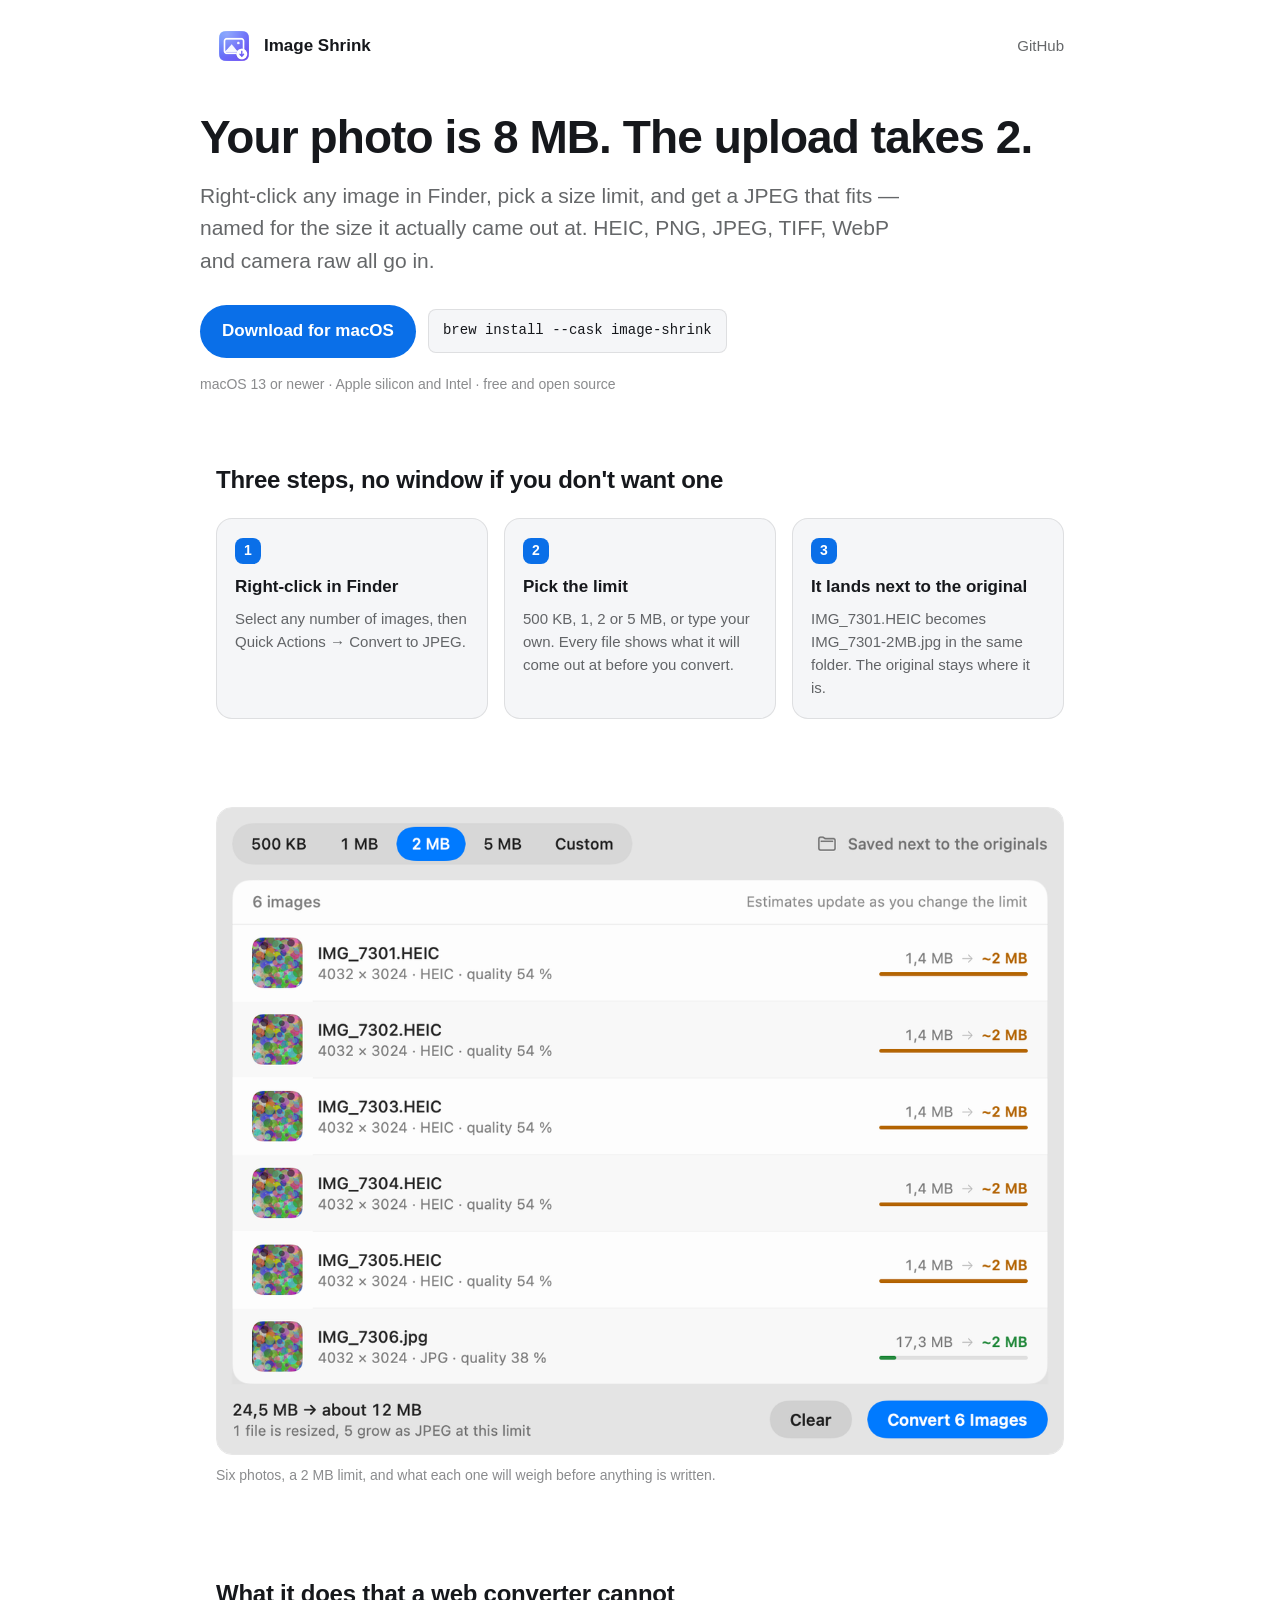
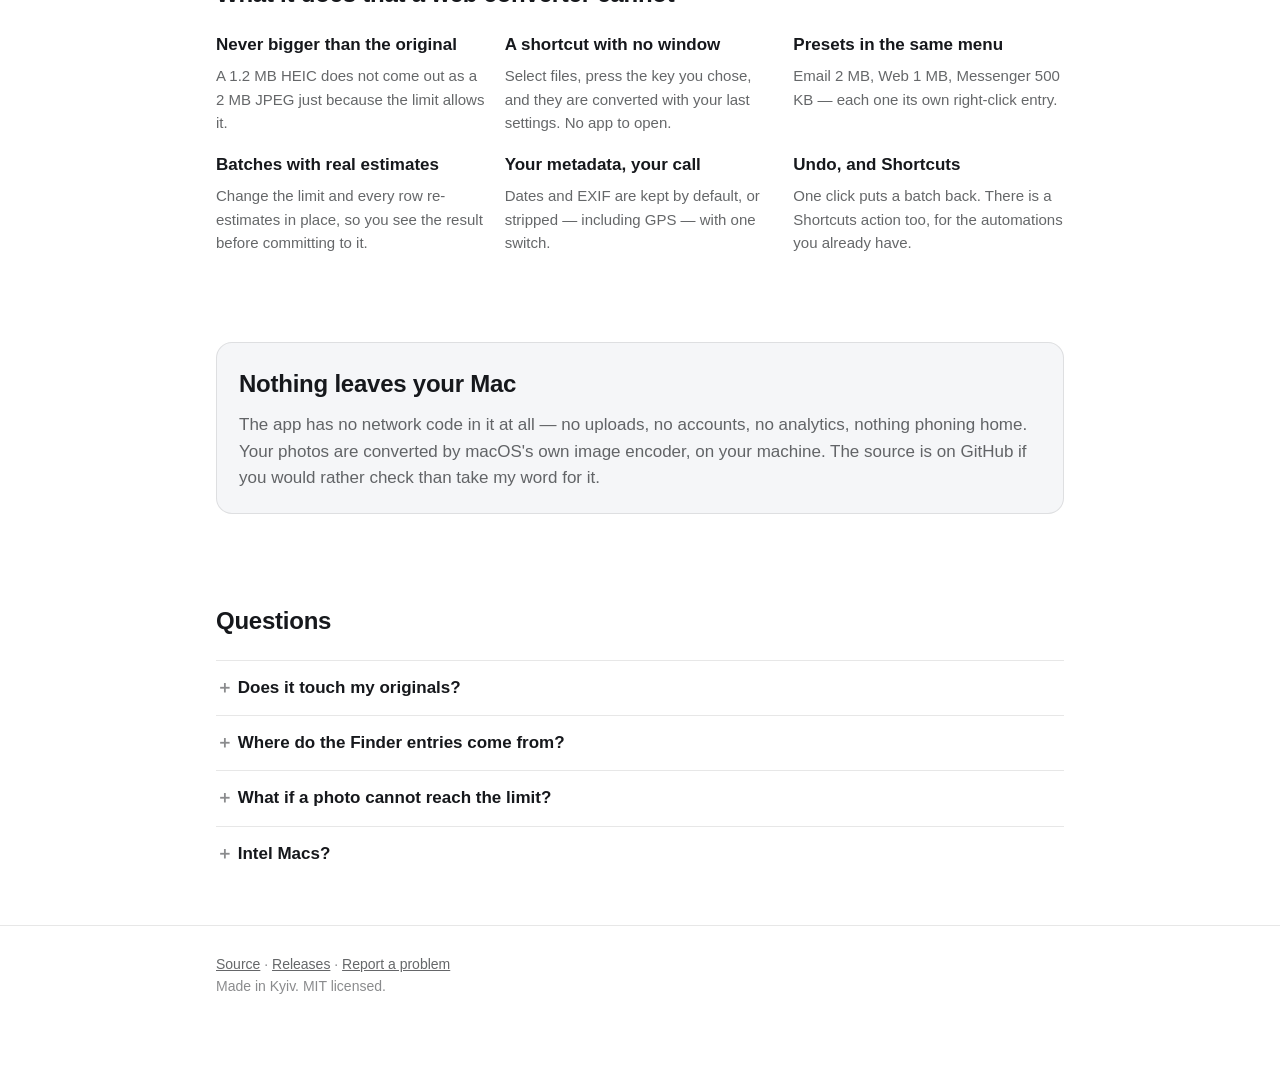
==== site/index.html @ 659ca801 "feat: the app ships itself — own Finder actions, universal build, DMG, landing page The release bloc" ====
<!DOCTYPE html>
<html lang="en">
<head>
<meta charset="utf-8">
<meta name="viewport" content="width=device-width, initial-scale=1">
<title>Image Shrink — a JPEG under your size limit, from Finder</title>
<meta name="description" content="Right-click a photo in Finder on your Mac and get a JPEG under the size limit you pick — 500 KB, 1 MB, 2 MB or your own. HEIC, PNG, JPEG, TIFF and raw. Free, open source, and nothing leaves your Mac.">
<link rel="canonical" href="https://mshykov.github.io/image-shrink/">

<link rel="icon" type="image/svg+xml" href="favicon.svg">
<link rel="alternate icon" href="favicon.ico">
<link rel="apple-touch-icon" href="logo.png">
<meta name="apple-mobile-web-app-title" content="Image Shrink">
<meta name="theme-color" content="#5A94FF">
<link rel="manifest" href="manifest.json">

<meta property="og:type" content="website">
<meta property="og:title" content="Image Shrink — a JPEG under your size limit, from Finder">
<meta property="og:description" content="Right-click a photo in Finder, pick a limit, get a JPEG that fits. Nothing leaves your Mac.">
<meta property="og:url" content="https://mshykov.github.io/image-shrink/">
<meta property="og:image" content="https://mshykov.github.io/image-shrink/og.png">
<meta name="twitter:card" content="summary_large_image">

<script type="application/ld+json">
{
  "@context": "https://schema.org",
  "@type": "SoftwareApplication",
  "name": "Image Shrink",
  "applicationCategory": "MultimediaApplication",
  "operatingSystem": "macOS 13 or newer",
  "offers": { "@type": "Offer", "price": "0", "priceCurrency": "USD" },
  "description": "Converts HEIC, PNG, JPEG and other images to a JPEG under a size limit you pick, from Finder's right-click menu."
}
</script>

<style>
:root {
  color-scheme: light dark;
  --bg: #ffffff;
  --panel: #f5f6f8;
  --text: #16181c;
  --dim: rgba(22, 24, 28, 0.66);
  --faint: rgba(22, 24, 28, 0.5);
  --line: rgba(22, 24, 28, 0.1);
  --accent: #0a6fe8;
  --accent-text: #ffffff;
  --radius: 16px;
}
@media (prefers-color-scheme: dark) {
  :root:not([data-theme="light"]) {
    --bg: #0f1113;
    --panel: #17191d;
    --text: #f2f3f5;
    --dim: rgba(242, 243, 245, 0.68);
    --faint: rgba(242, 243, 245, 0.52);
    --line: rgba(255, 255, 255, 0.1);
    --accent: #3c8dff;
  }
}
:root[data-theme="dark"] {
  --bg: #0f1113;
  --panel: #17191d;
  --text: #f2f3f5;
  --dim: rgba(242, 243, 245, 0.68);
  --faint: rgba(242, 243, 245, 0.52);
  --line: rgba(255, 255, 255, 0.1);
  --accent: #3c8dff;
}

* { box-sizing: border-box; }
body {
  margin: 0;
  background: var(--bg);
  color: var(--text);
  font: 17px/1.55 -apple-system, BlinkMacSystemFont, "Segoe UI", Roboto, Helvetica, Arial, sans-serif;
  -webkit-font-smoothing: antialiased;
}
.wrap { max-width: 880px; margin: 0 auto; padding: 0 16px; }
a { color: var(--accent); }

header { padding: 28px 0 8px; }
header .wrap { display: flex; align-items: center; gap: 12px; }
header img { width: 36px; height: 36px; border-radius: 9px; }
header strong { font-size: 17px; font-weight: 600; }
header nav { margin-left: auto; font-size: 15px; }
header nav a { color: var(--dim); text-decoration: none; }
header nav a:hover { color: var(--text); }

.hero { padding: 40px 0 8px; }
h1 { font-size: clamp(30px, 6vw, 46px); line-height: 1.12; letter-spacing: -0.02em; margin: 0 0 16px; }
.lead { font-size: clamp(18px, 2.6vw, 21px); color: var(--dim); margin: 0 0 28px; max-width: 34em; }
.actions { display: flex; flex-wrap: wrap; gap: 12px; align-items: center; }
.button {
  display: inline-block; background: var(--accent); color: var(--accent-text);
  text-decoration: none; font-weight: 600; padding: 13px 22px; border-radius: 999px;
}
.button:hover { filter: brightness(1.08); }
.button.secondary { background: transparent; color: var(--text); border: 1px solid var(--line); }
code.brew {
  display: inline-block; background: var(--panel); border: 1px solid var(--line);
  border-radius: 8px; padding: 10px 14px; font-size: 14px;
  font-family: ui-monospace, SFMono-Regular, Menlo, monospace;
}
.requirements { color: var(--faint); font-size: 14px; margin-top: 16px; }

section { padding: 44px 0; }
h2 { font-size: 24px; letter-spacing: -0.01em; margin: 0 0 20px; }
h3 { font-size: 17px; margin: 0 0 6px; }
p { margin: 0 0 14px; }
.muted { color: var(--dim); }

.steps { display: grid; gap: 16px; grid-template-columns: repeat(auto-fit, minmax(220px, 1fr)); }
.step { background: var(--panel); border: 1px solid var(--line); border-radius: var(--radius); padding: 18px; }
.step span { display: inline-flex; align-items: center; justify-content: center; width: 26px; height: 26px;
  border-radius: 8px; background: var(--accent); color: var(--accent-text); font-size: 14px;
  font-weight: 600; margin-bottom: 10px; }
.step p { margin: 0; color: var(--dim); font-size: 15px; }

figure { margin: 0; }
figure img { width: 100%; height: auto; border-radius: var(--radius); border: 1px solid var(--line); display: block; }
figcaption { color: var(--faint); font-size: 14px; margin-top: 10px; }

.features { display: grid; gap: 18px; grid-template-columns: repeat(auto-fit, minmax(250px, 1fr)); }
.features p { color: var(--dim); font-size: 15px; margin: 0; }

.privacy { background: var(--panel); border: 1px solid var(--line); border-radius: var(--radius); padding: 22px; }
.privacy h2 { margin-bottom: 10px; }
.privacy p:last-child { margin-bottom: 0; }

details { border-top: 1px solid var(--line); padding: 14px 0; }
details summary { cursor: pointer; font-weight: 600; list-style: none; }
details summary::-webkit-details-marker { display: none; }
details summary::before { content: "＋ "; color: var(--faint); }
details[open] summary::before { content: "－ "; }
details p { color: var(--dim); font-size: 15px; margin: 10px 0 0; }

footer { border-top: 1px solid var(--line); padding: 28px 0 56px; color: var(--faint); font-size: 14px; }
footer a { color: var(--dim); }
</style>
</head>
<body>

<header>
  <div class="wrap">
    <img src="logo.png" alt="">
    <strong>Image Shrink</strong>
    <nav><a href="https://github.com/mshykov/image-shrink">GitHub</a></nav>
  </div>
</header>

<main>
  <div class="wrap hero">
    <h1>Your photo is 8&nbsp;MB. The upload takes 2.</h1>
    <p class="lead">
      Right-click any image in Finder, pick a size limit, and get a JPEG that fits — named for the
      size it actually came out at. HEIC, PNG, JPEG, TIFF, WebP and camera raw all go in.
    </p>
    <div class="actions">
      <a class="button" href="https://github.com/mshykov/image-shrink/releases/latest">Download for macOS</a>
      <code class="brew">brew install --cask image-shrink</code>
    </div>
    <p class="requirements">macOS 13 or newer · Apple silicon and Intel · free and open source</p>
  </div>

  <div class="wrap">
    <section>
      <h2>Three steps, no window if you don't want one</h2>
      <div class="steps">
        <div class="step">
          <span>1</span>
          <h3>Right-click in Finder</h3>
          <p>Select any number of images, then Quick Actions → Convert to JPEG.</p>
        </div>
        <div class="step">
          <span>2</span>
          <h3>Pick the limit</h3>
          <p>500 KB, 1, 2 or 5 MB, or type your own. Every file shows what it will come out at before you convert.</p>
        </div>
        <div class="step">
          <span>3</span>
          <h3>It lands next to the original</h3>
          <p>IMG_7301.HEIC becomes IMG_7301-2MB.jpg in the same folder. The original stays where it is.</p>
        </div>
      </div>
    </section>

    <section>
      <figure>
        <picture>
          <source srcset="shot-dark.png" media="(prefers-color-scheme: dark)">
          <img src="shot-light.png" alt="The Image Shrink window: a size-limit picker, a list of images, and the size each one will come out at.">
        </picture>
        <figcaption>Six photos, a 2 MB limit, and what each one will weigh before anything is written.</figcaption>
      </figure>
    </section>

    <section>
      <h2>What it does that a web converter cannot</h2>
      <div class="features">
        <div>
          <h3>Never bigger than the original</h3>
          <p>A 1.2 MB HEIC does not come out as a 2 MB JPEG just because the limit allows it.</p>
        </div>
        <div>
          <h3>A shortcut with no window</h3>
          <p>Select files, press the key you chose, and they are converted with your last settings. No app to open.</p>
        </div>
        <div>
          <h3>Presets in the same menu</h3>
          <p>Email 2 MB, Web 1 MB, Messenger 500 KB — each one its own right-click entry.</p>
        </div>
        <div>
          <h3>Batches with real estimates</h3>
          <p>Change the limit and every row re-estimates in place, so you see the result before committing to it.</p>
        </div>
        <div>
          <h3>Your metadata, your call</h3>
          <p>Dates and EXIF are kept by default, or stripped — including GPS — with one switch.</p>
        </div>
        <div>
          <h3>Undo, and Shortcuts</h3>
          <p>One click puts a batch back. There is a Shortcuts action too, for the automations you already have.</p>
        </div>
      </div>
    </section>

    <section>
      <div class="privacy">
        <h2>Nothing leaves your Mac</h2>
        <p class="muted">
          The app has no network code in it at all — no uploads, no accounts, no analytics, nothing
          phoning home. Your photos are converted by macOS's own image encoder, on your machine.
          The source is on GitHub if you would rather check than take my word for it.
        </p>
      </div>
    </section>

    <section>
      <h2>Questions</h2>
      <details>
        <summary>Does it touch my originals?</summary>
        <p>No. The converted copy is written next to the original, and the original is left alone
        unless you switch on "Move originals to Trash" yourself.</p>
      </details>
      <details>
        <summary>Where do the Finder entries come from?</summary>
        <p>The app installs them the first time you open it, and you can put them back or take them
        away from its menu at any time. Removing the app removes them with it.</p>
      </details>
      <details>
        <summary>What if a photo cannot reach the limit?</summary>
        <p>It scales the image down rather than turning it to mush, and tells you which files were
        resized. A file already under the limit is left as it is.</p>
      </details>
      <details>
        <summary>Intel Macs?</summary>
        <p>Yes — the download is a universal build, and works on macOS 13 and newer.</p>
      </details>
    </section>
  </div>
</main>

<footer>
  <div class="wrap">
    <a href="https://github.com/mshykov/image-shrink">Source</a> ·
    <a href="https://github.com/mshykov/image-shrink/releases">Releases</a> ·
    <a href="https://github.com/mshykov/image-shrink/issues">Report a problem</a>
    <!-- Add a support email here before launch; an issue tracker alone puts off non-developers. -->
    <p>Made in Kyiv. MIT licensed.</p>
  </div>
</footer>

</body>
</html>
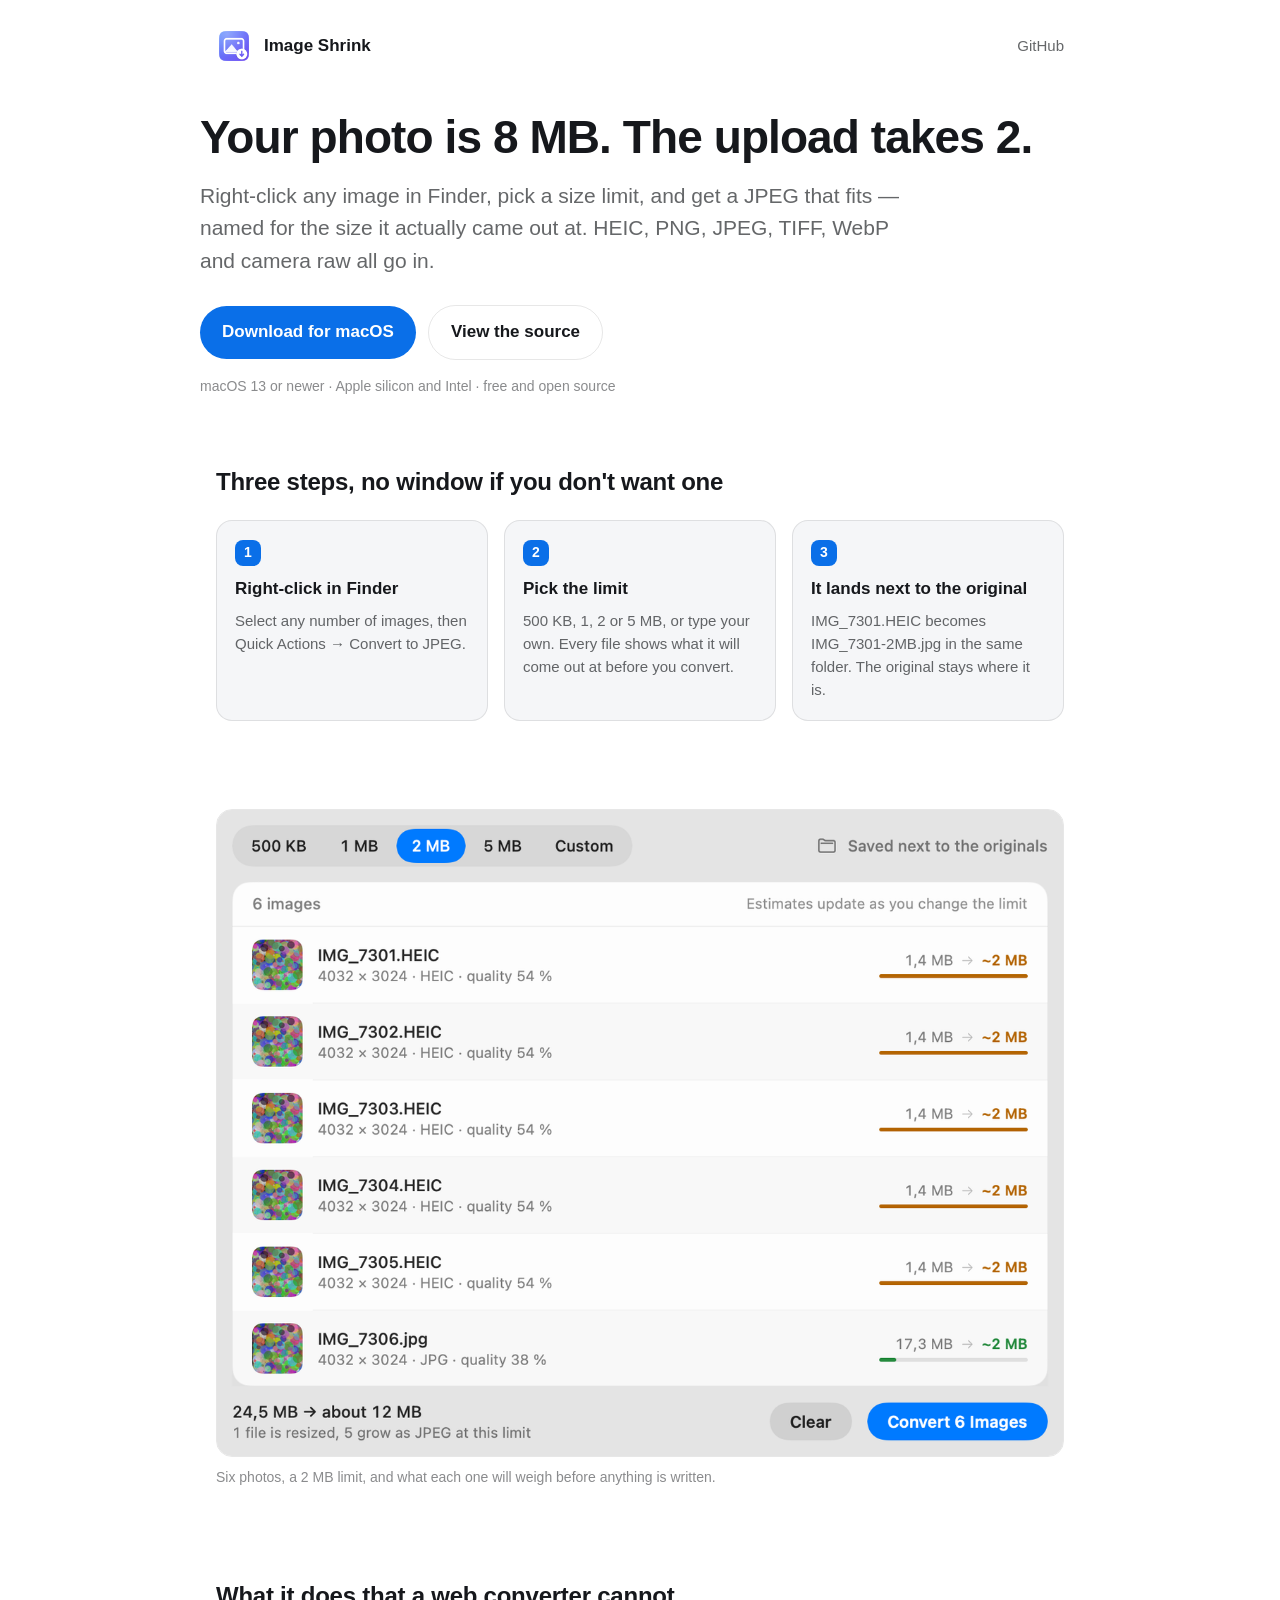
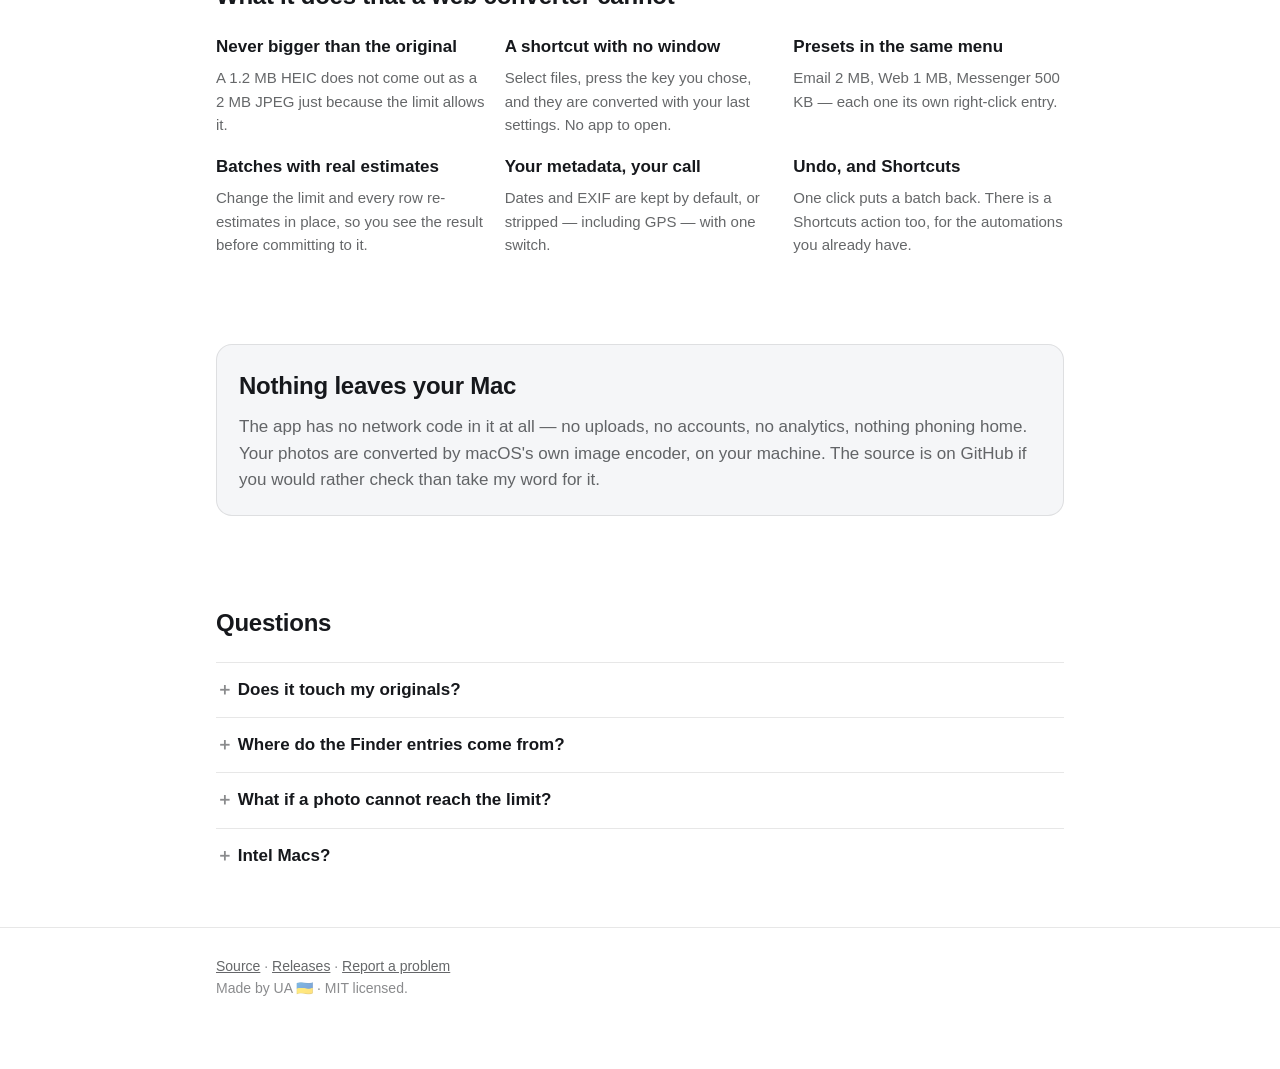
==== commit ebff845b: "docs: a README with a face, and the footer says who made it The logo, the badges, the screenshot tha" ====
--- a/site/index.html
+++ b/site/index.html
@@ -157,7 +157,7 @@
     </p>
     <div class="actions">
       <a class="button" href="https://github.com/mshykov/image-shrink/releases/latest">Download for macOS</a>
-      <code class="brew">brew install --cask image-shrink</code>
+      <a class="button secondary" href="https://github.com/mshykov/image-shrink">View the source</a>
     </div>
     <p class="requirements">macOS 13 or newer · Apple silicon and Intel · free and open source</p>
   </div>
@@ -266,7 +266,7 @@
     <a href="https://github.com/mshykov/image-shrink/releases">Releases</a> ·
     <a href="https://github.com/mshykov/image-shrink/issues">Report a problem</a>
     <!-- Add a support email here before launch; an issue tracker alone puts off non-developers. -->
-    <p>Made in Kyiv. MIT licensed.</p>
+    <p>Made by UA <span aria-label="Ukraine" role="img">🇺🇦</span> · MIT licensed.</p>
   </div>
 </footer>
 
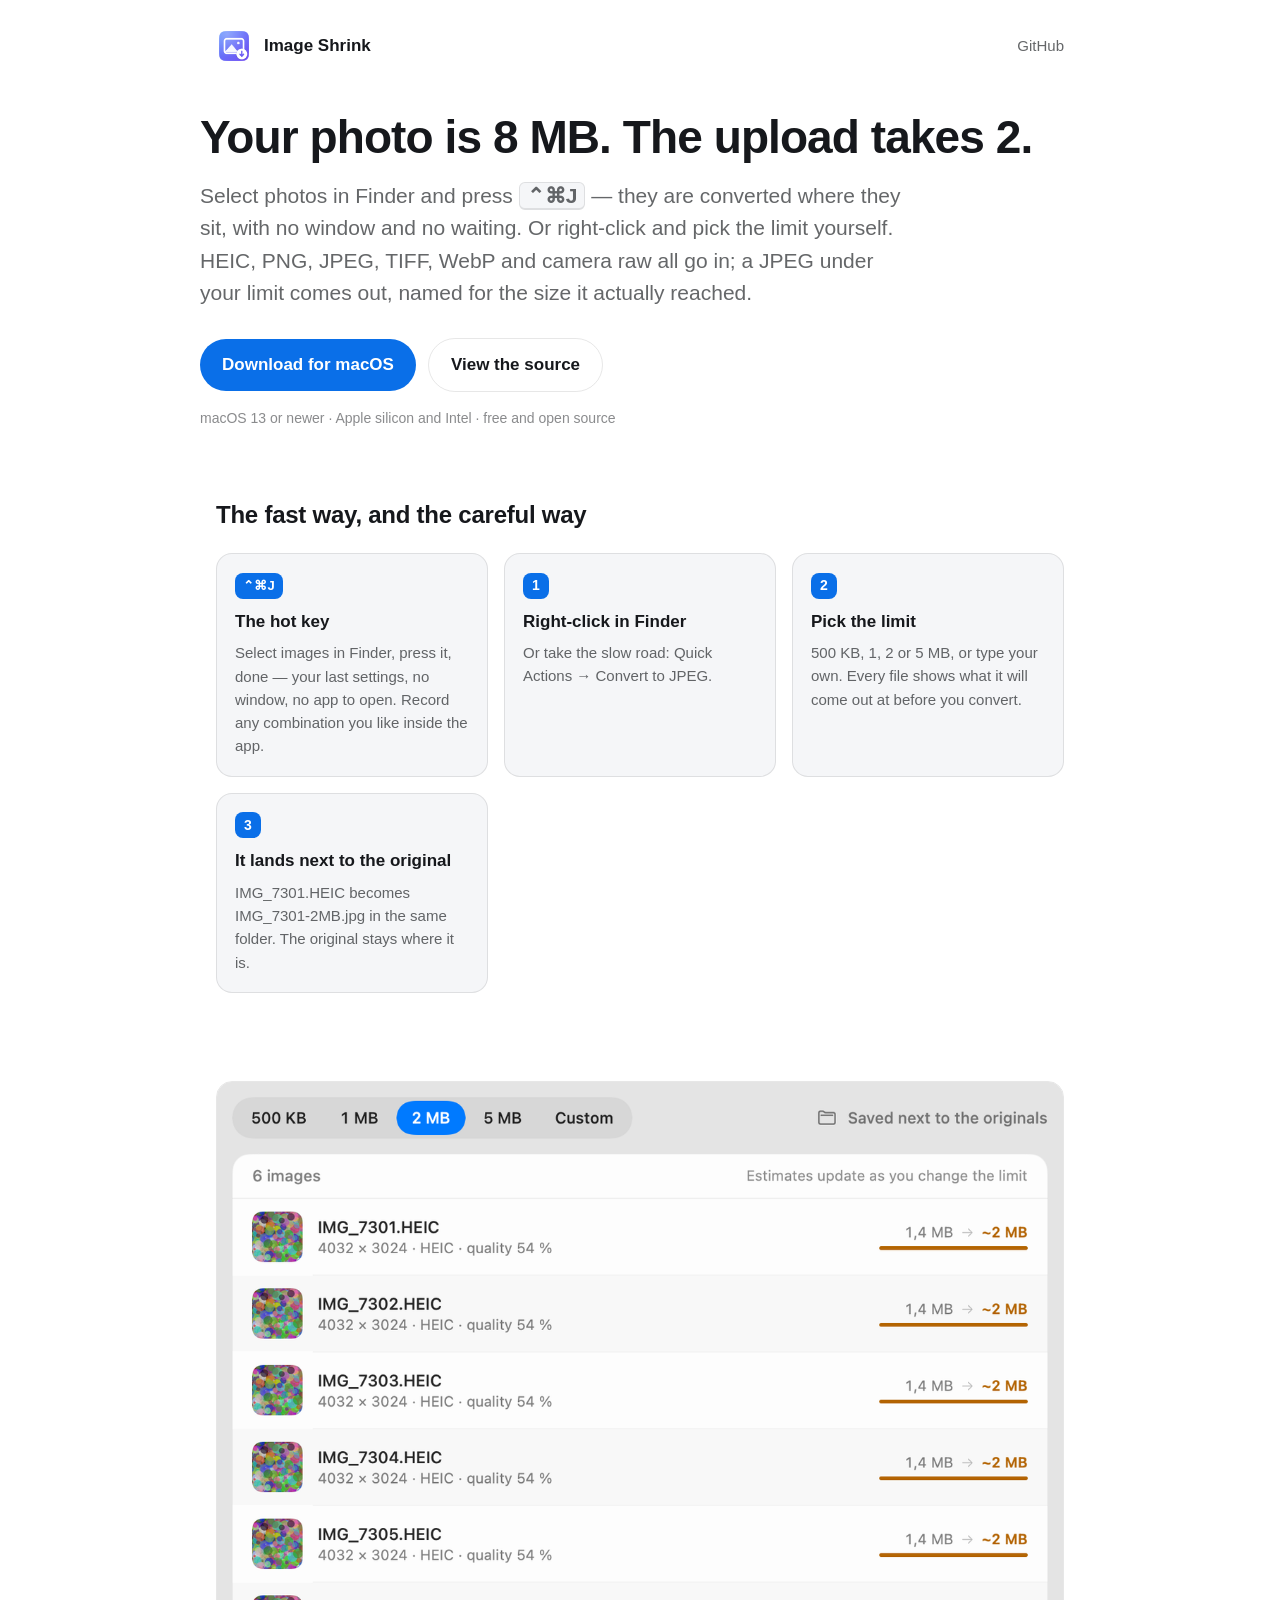
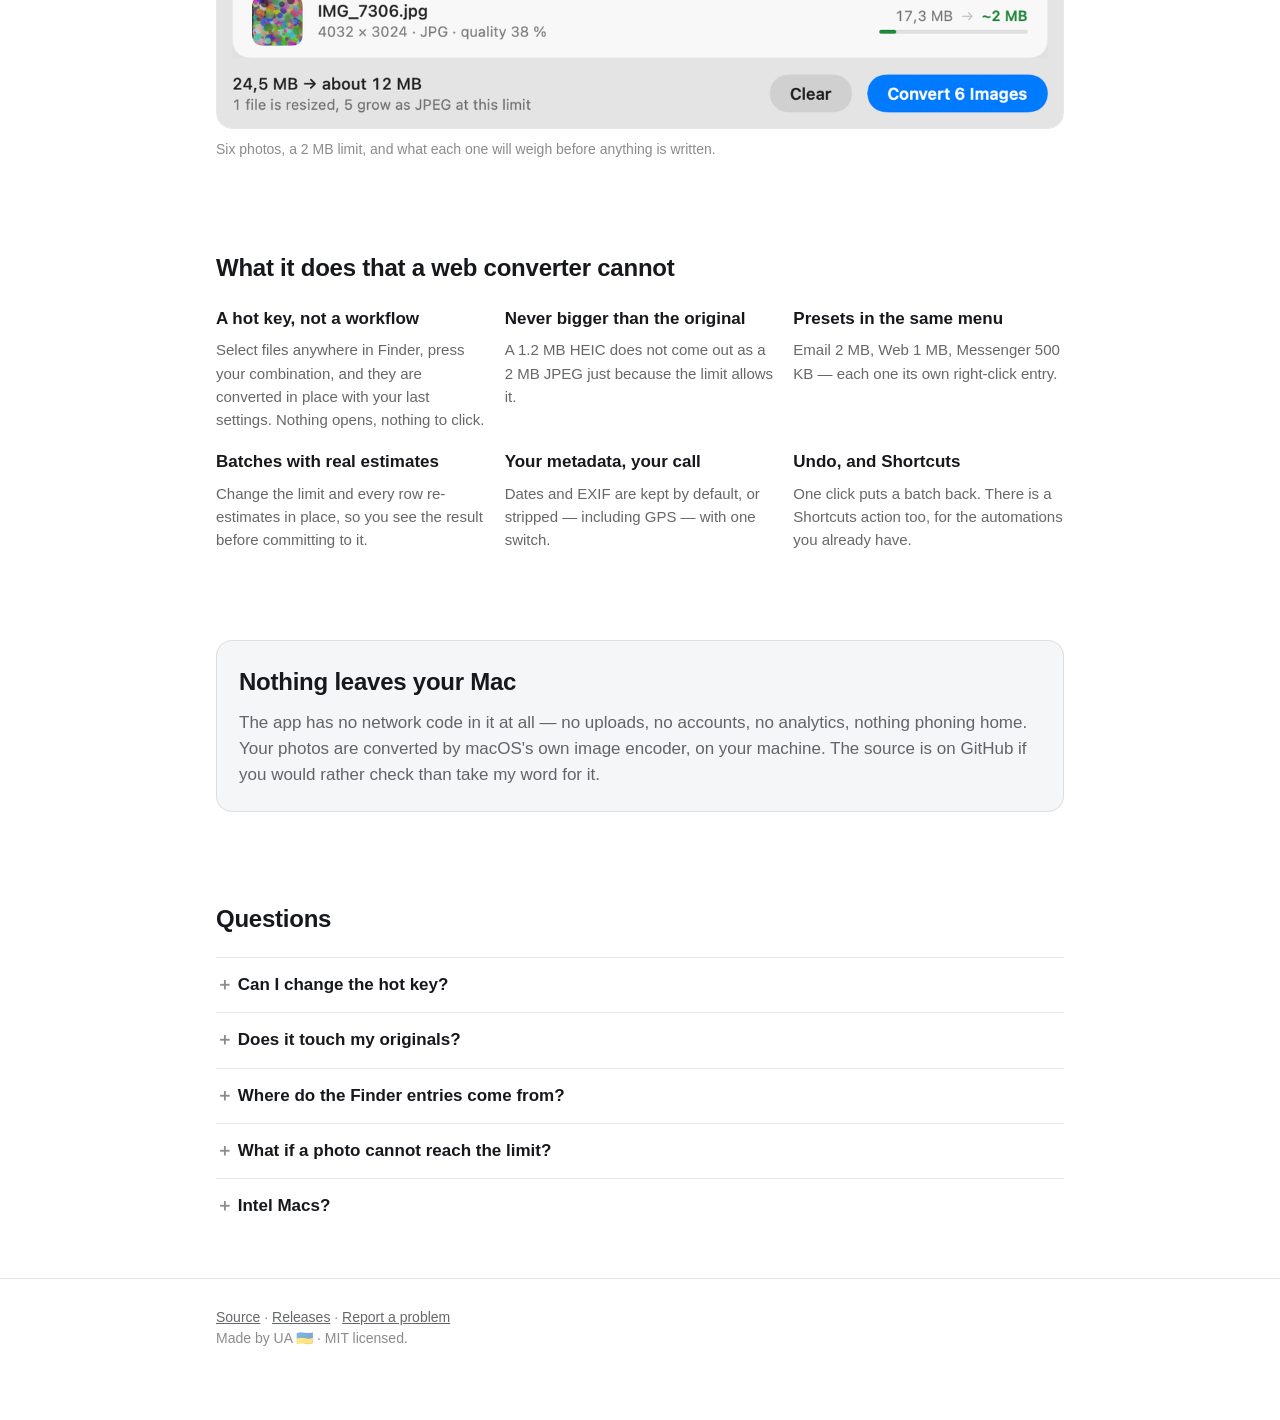
==== commit 5ce17364: "docs: the hot key goes first, everywhere It is the thing no web converter can offer: files converted" ====
--- a/site/index.html
+++ b/site/index.html
@@ -3,8 +3,8 @@
 <head>
 <meta charset="utf-8">
 <meta name="viewport" content="width=device-width, initial-scale=1">
-<title>Image Shrink — a JPEG under your size limit, from Finder</title>
-<meta name="description" content="Right-click a photo in Finder on your Mac and get a JPEG under the size limit you pick — 500 KB, 1 MB, 2 MB or your own. HEIC, PNG, JPEG, TIFF and raw. Free, open source, and nothing leaves your Mac.">
+<title>Image Shrink — a hot key away from a JPEG under your size limit</title>
+<meta name="description" content="Press a hot key, or right-click in Finder, and get a JPEG under the size limit you pick — 500 KB, 1 MB, 2 MB or your own. HEIC, PNG, JPEG, TIFF and raw, converted on your Mac. Free, open source, nothing uploaded.">
 <link rel="canonical" href="https://mshykov.github.io/image-shrink/">
 
 <link rel="icon" type="image/svg+xml" href="favicon.svg">
@@ -15,8 +15,8 @@
 <link rel="manifest" href="manifest.json">
 
 <meta property="og:type" content="website">
-<meta property="og:title" content="Image Shrink — a JPEG under your size limit, from Finder">
-<meta property="og:description" content="Right-click a photo in Finder, pick a limit, get a JPEG that fits. Nothing leaves your Mac.">
+<meta property="og:title" content="Image Shrink — a hot key away from a JPEG under your size limit">
+<meta property="og:description" content="Press ⌃⌘J on a Finder selection, or right-click and pick a limit. Nothing leaves your Mac.">
 <meta property="og:url" content="https://mshykov.github.io/image-shrink/">
 <meta property="og:image" content="https://mshykov.github.io/image-shrink/og.png">
 <meta name="twitter:card" content="summary_large_image">
@@ -29,7 +29,7 @@
   "applicationCategory": "MultimediaApplication",
   "operatingSystem": "macOS 13 or newer",
   "offers": { "@type": "Offer", "price": "0", "priceCurrency": "USD" },
-  "description": "Converts HEIC, PNG, JPEG and other images to a JPEG under a size limit you pick, from Finder's right-click menu."
+  "description": "Converts HEIC, PNG, JPEG and other images to a JPEG under a size limit you pick — from a keyboard shortcut on a Finder selection, or from Finder's right-click menu."
 }
 </script>
 
@@ -102,6 +102,11 @@
   font-family: ui-monospace, SFMono-Regular, Menlo, monospace;
 }
 .requirements { color: var(--faint); font-size: 14px; margin-top: 16px; }
+kbd {
+  font: inherit; font-weight: 600; background: var(--panel); border: 1px solid var(--line);
+  border-bottom-width: 2px; border-radius: 6px; padding: 1px 7px; white-space: nowrap;
+}
+.step span.keys { width: auto; padding: 0 8px; font-size: 13px; letter-spacing: 0.02em; }
 
 section { padding: 44px 0; }
 h2 { font-size: 24px; letter-spacing: -0.01em; margin: 0 0 20px; }
@@ -152,8 +157,10 @@
   <div class="wrap hero">
     <h1>Your photo is 8&nbsp;MB. The upload takes 2.</h1>
     <p class="lead">
-      Right-click any image in Finder, pick a size limit, and get a JPEG that fits — named for the
-      size it actually came out at. HEIC, PNG, JPEG, TIFF, WebP and camera raw all go in.
+      Select photos in Finder and press <kbd>⌃⌘J</kbd> — they are converted where they sit, with no
+      window and no waiting. Or right-click and pick the limit yourself. HEIC, PNG, JPEG, TIFF,
+      WebP and camera raw all go in; a JPEG under your limit comes out, named for the size it
+      actually reached.
     </p>
     <div class="actions">
       <a class="button" href="https://github.com/mshykov/image-shrink/releases/latest">Download for macOS</a>
@@ -164,12 +171,18 @@
 
   <div class="wrap">
     <section>
-      <h2>Three steps, no window if you don't want one</h2>
+      <h2>The fast way, and the careful way</h2>
       <div class="steps">
+        <div class="step">
+          <span class="keys">⌃⌘J</span>
+          <h3>The hot key</h3>
+          <p>Select images in Finder, press it, done — your last settings, no window, no app to
+          open. Record any combination you like inside the app.</p>
+        </div>
         <div class="step">
           <span>1</span>
           <h3>Right-click in Finder</h3>
-          <p>Select any number of images, then Quick Actions → Convert to JPEG.</p>
+          <p>Or take the slow road: Quick Actions → Convert to JPEG.</p>
         </div>
         <div class="step">
           <span>2</span>
@@ -198,12 +211,13 @@
       <h2>What it does that a web converter cannot</h2>
       <div class="features">
         <div>
+          <h3>A hot key, not a workflow</h3>
+          <p>Select files anywhere in Finder, press your combination, and they are converted in
+          place with your last settings. Nothing opens, nothing to click.</p>
+        </div>
+        <div>
           <h3>Never bigger than the original</h3>
           <p>A 1.2 MB HEIC does not come out as a 2 MB JPEG just because the limit allows it.</p>
-        </div>
-        <div>
-          <h3>A shortcut with no window</h3>
-          <p>Select files, press the key you chose, and they are converted with your last settings. No app to open.</p>
         </div>
         <div>
           <h3>Presets in the same menu</h3>
@@ -238,6 +252,12 @@
     <section>
       <h2>Questions</h2>
       <details>
+        <summary>Can I change the hot key?</summary>
+        <p>Yes — click the keys in the window's banner, or Settings → Finder shortcut, and press
+        the combination you want. ⌃⌘J is only the default. It works on a Finder selection without
+        opening anything.</p>
+      </details>
+      <details>
         <summary>Does it touch my originals?</summary>
         <p>No. The converted copy is written next to the original, and the original is left alone
         unless you switch on "Move originals to Trash" yourself.</p>
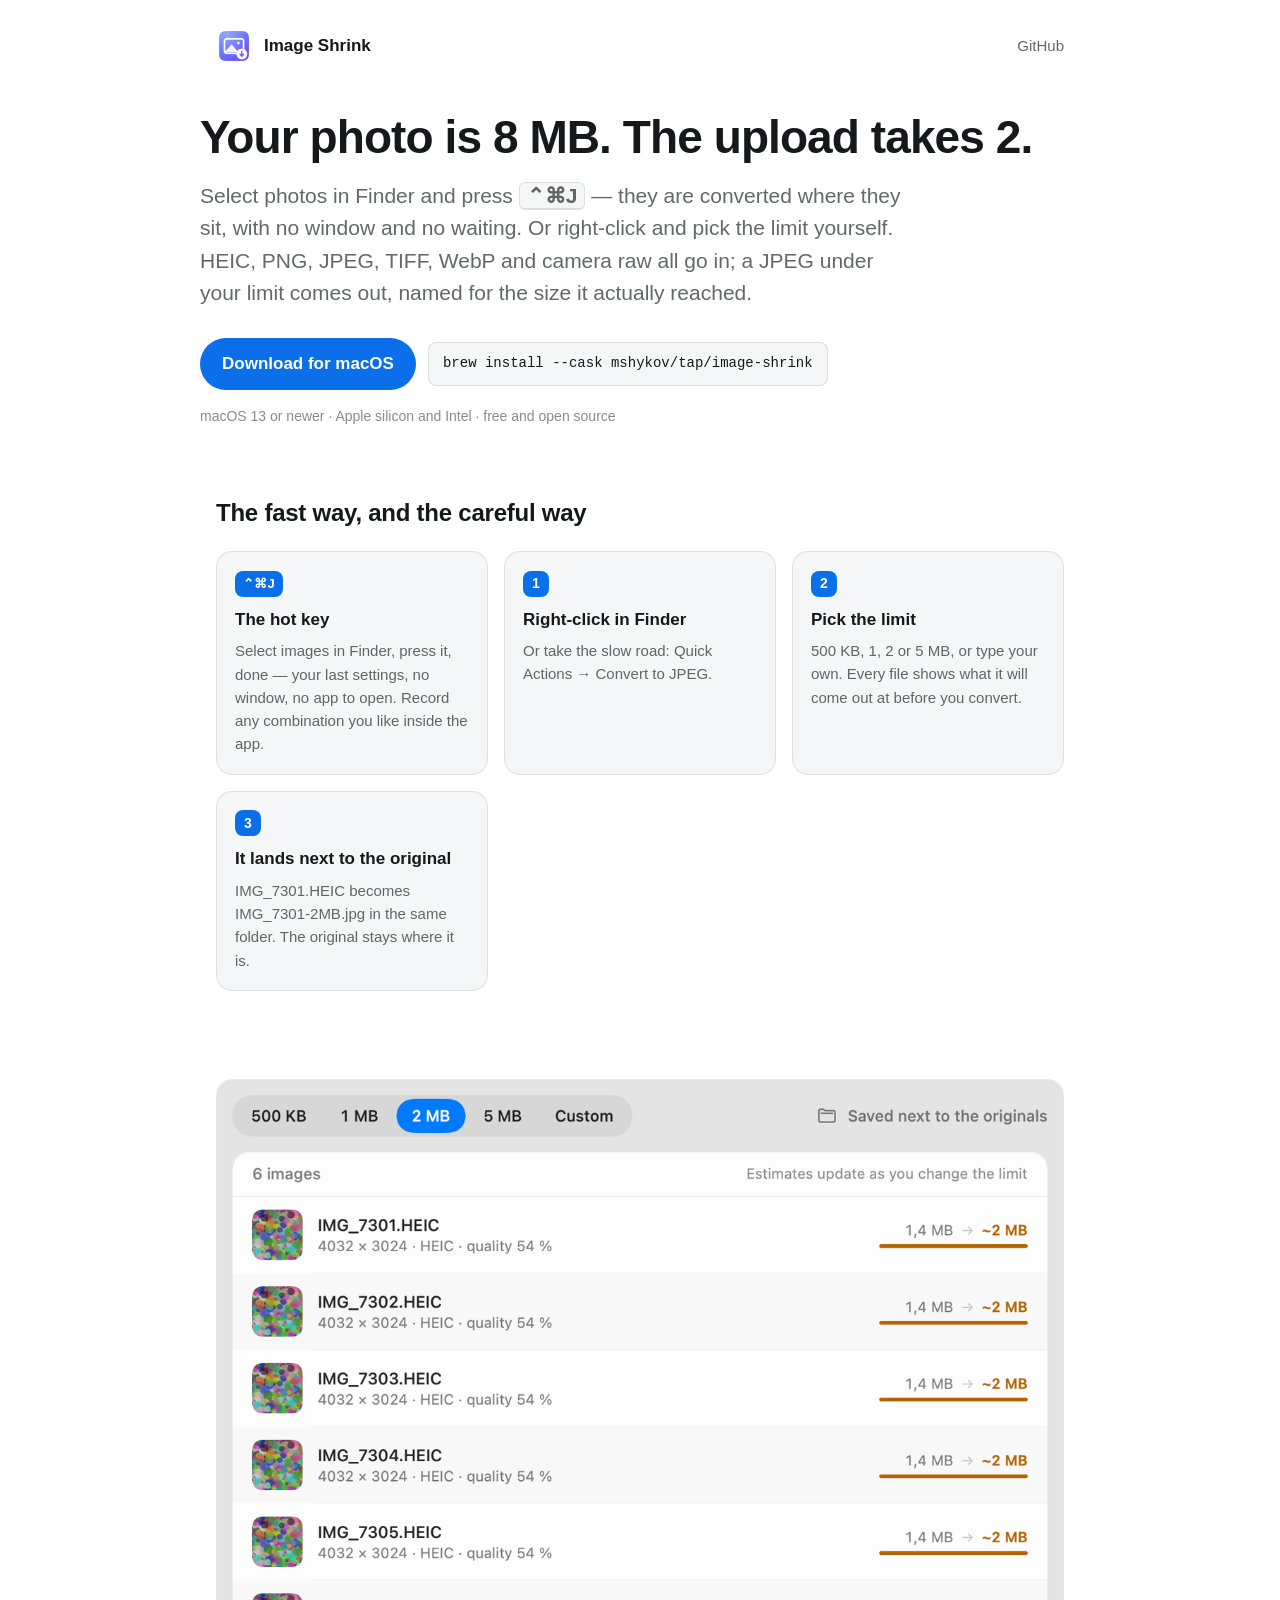
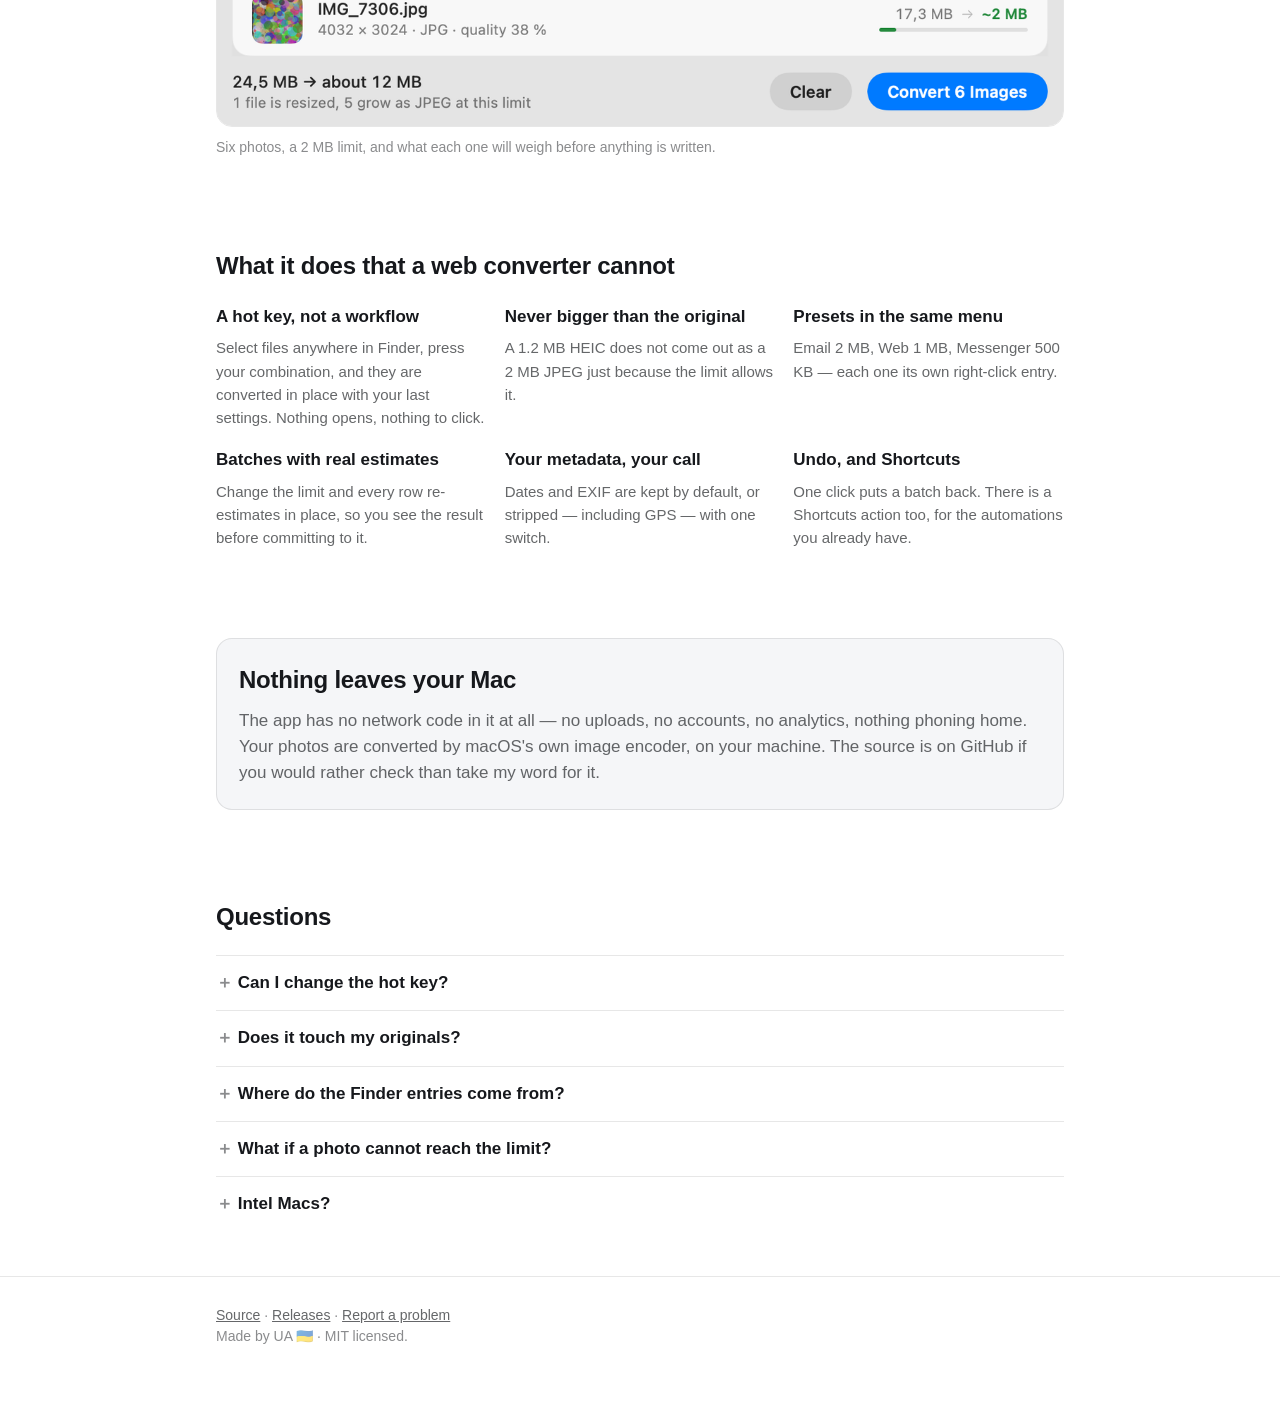
==== commit a8f1ba17: "feat: ship through the Homebrew tap that already carries local-review A macOS app in a DMG is a cask" ====
--- a/site/index.html
+++ b/site/index.html
@@ -164,7 +164,7 @@
     </p>
     <div class="actions">
       <a class="button" href="https://github.com/mshykov/image-shrink/releases/latest">Download for macOS</a>
-      <a class="button secondary" href="https://github.com/mshykov/image-shrink">View the source</a>
+      <code class="brew">brew install --cask mshykov/tap/image-shrink</code>
     </div>
     <p class="requirements">macOS 13 or newer · Apple silicon and Intel · free and open source</p>
   </div>
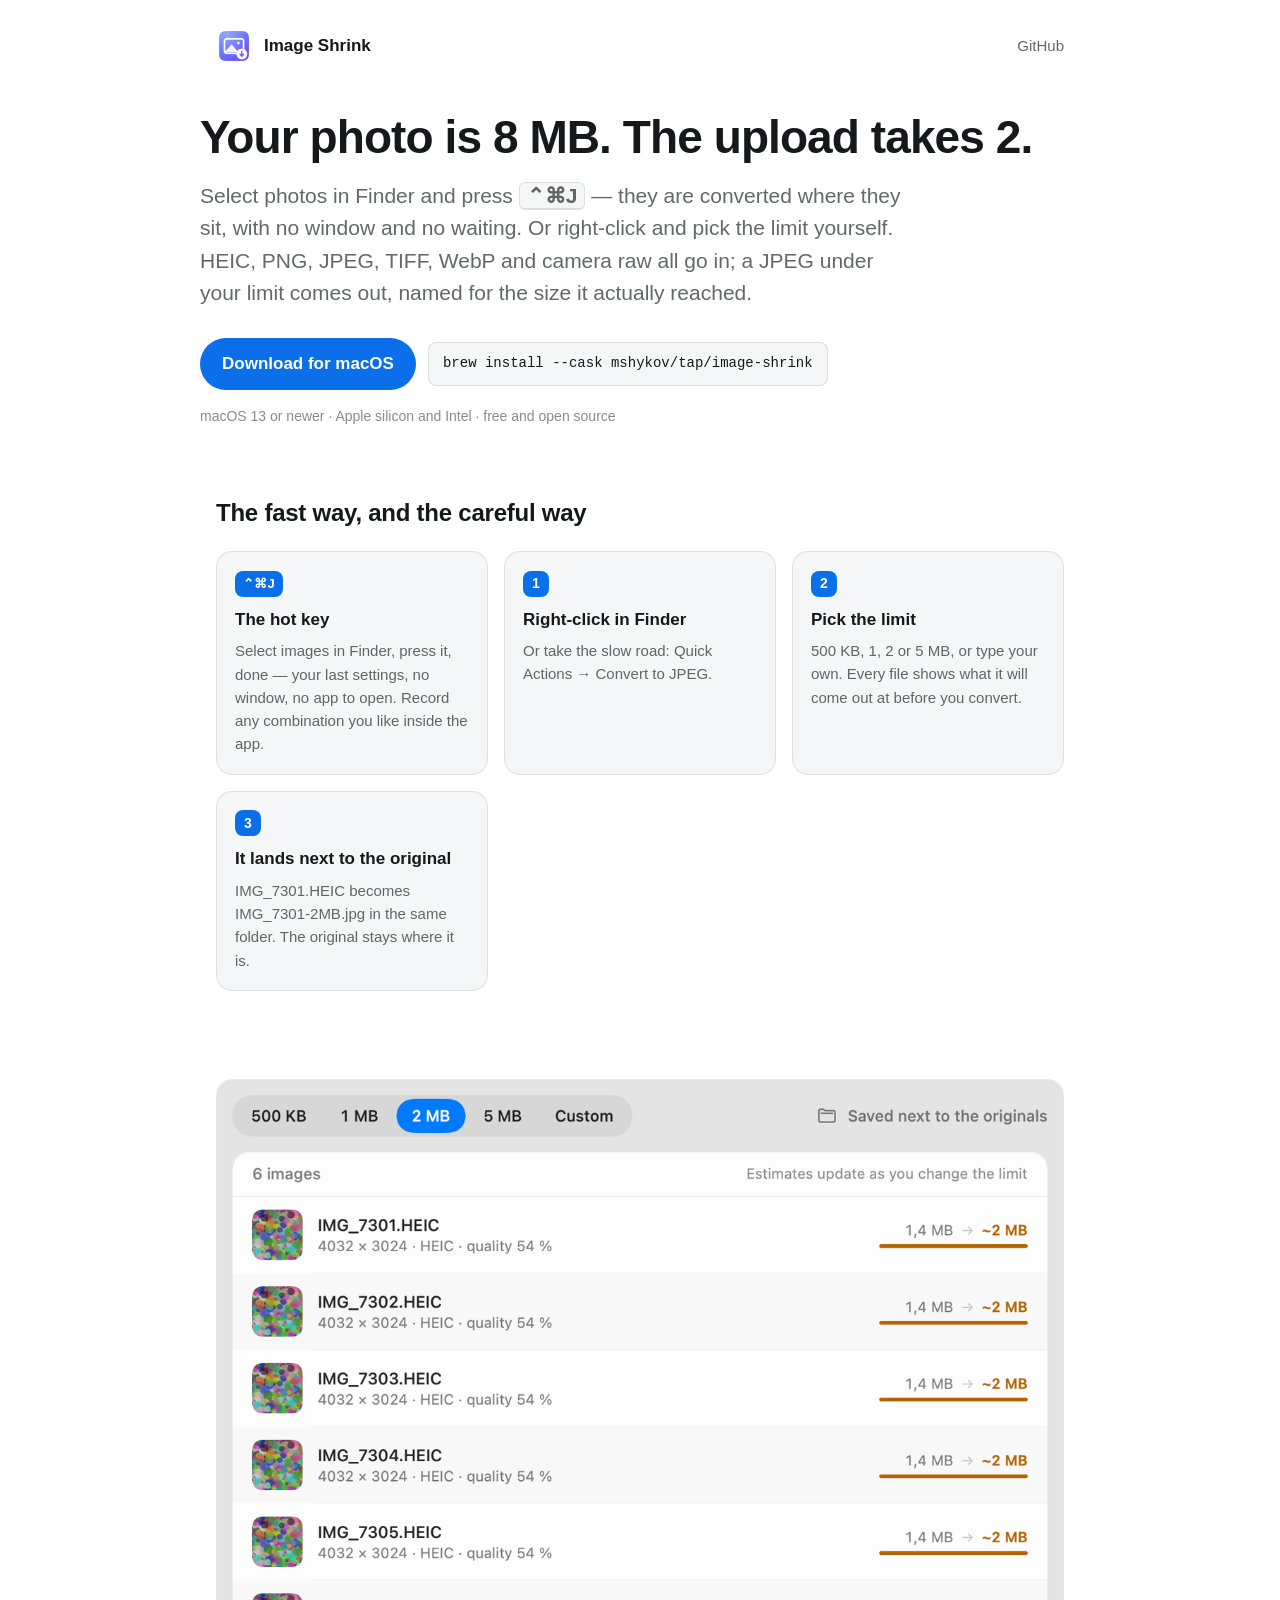
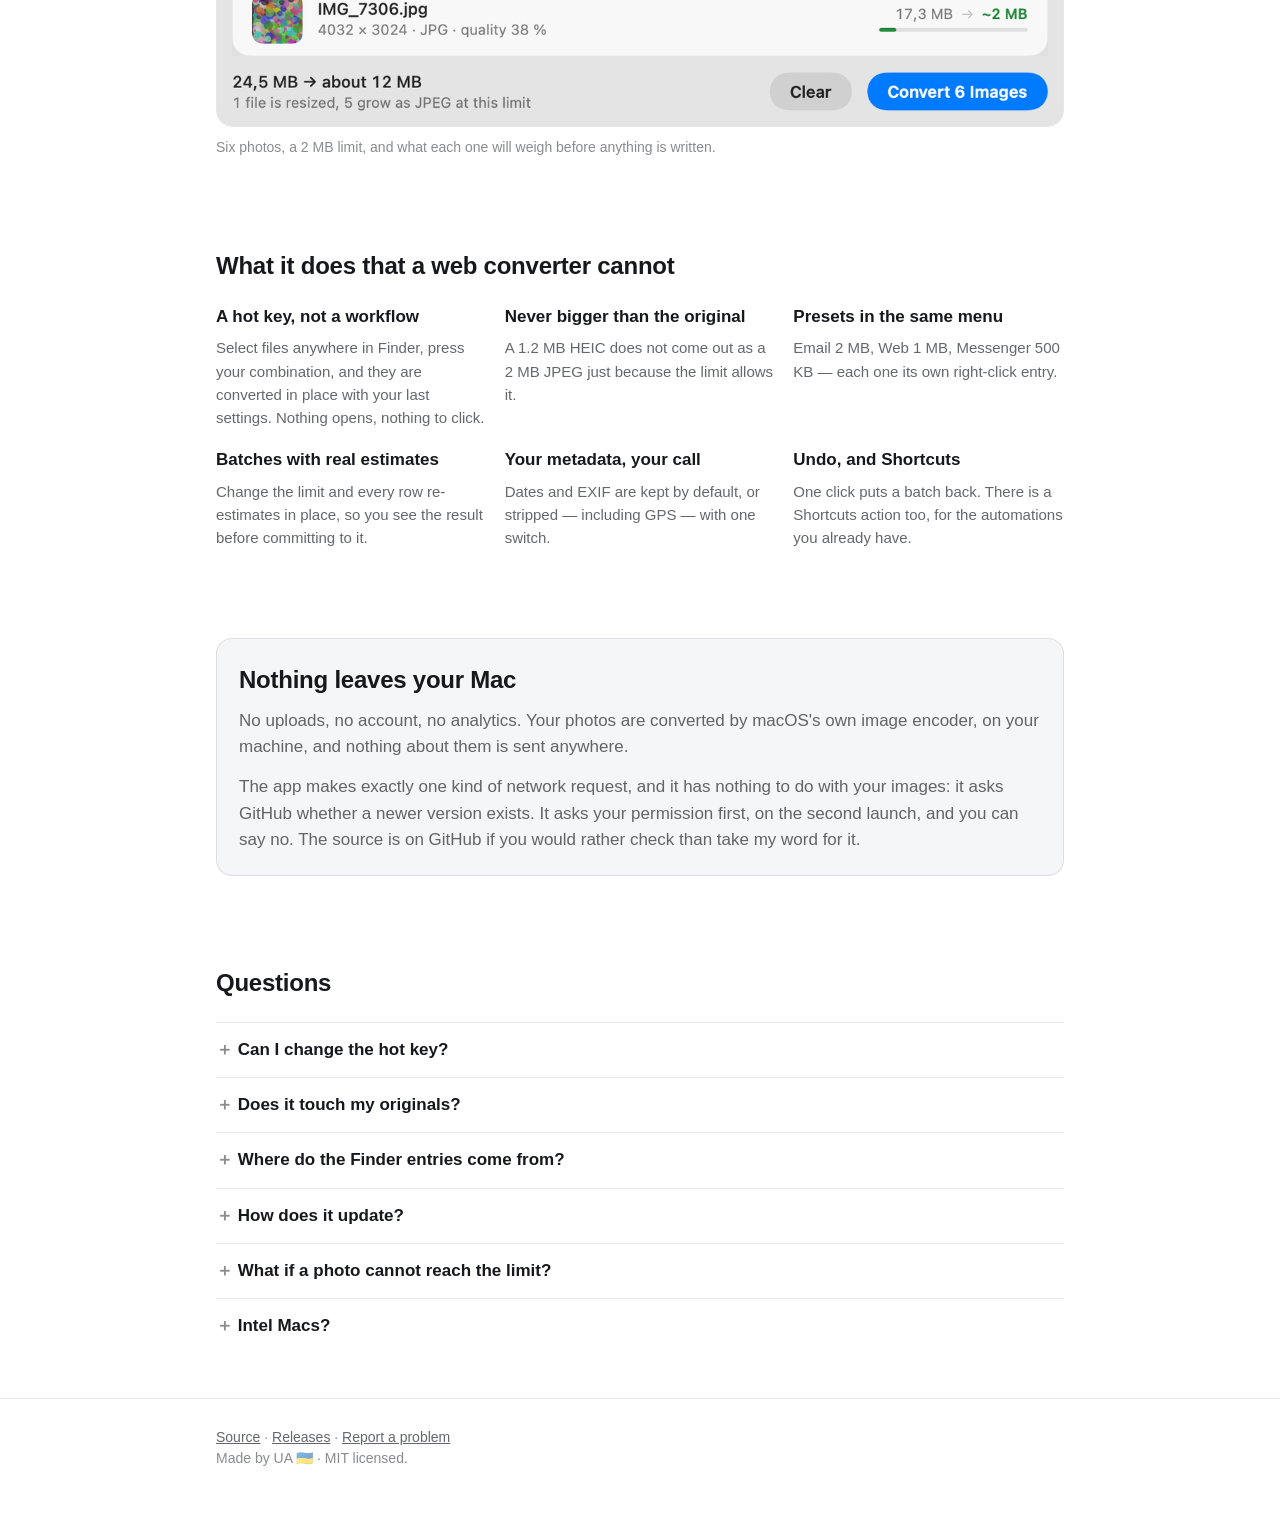
==== commit 742d0923: "feat: the app updates itself Sparkle 2.10, fetched into vendor/ by scripts/fetch-sparkle.sh and pinn" ====
--- a/site/index.html
+++ b/site/index.html
@@ -242,9 +242,14 @@
       <div class="privacy">
         <h2>Nothing leaves your Mac</h2>
         <p class="muted">
-          The app has no network code in it at all — no uploads, no accounts, no analytics, nothing
-          phoning home. Your photos are converted by macOS's own image encoder, on your machine.
-          The source is on GitHub if you would rather check than take my word for it.
+          No uploads, no account, no analytics. Your photos are converted by macOS's own image
+          encoder, on your machine, and nothing about them is sent anywhere.
+        </p>
+        <p class="muted">
+          The app makes exactly one kind of network request, and it has nothing to do with your
+          images: it asks GitHub whether a newer version exists. It asks your permission first,
+          on the second launch, and you can say no. The source is on GitHub if you would rather
+          check than take my word for it.
         </p>
       </div>
     </section>
@@ -266,6 +271,12 @@
         <summary>Where do the Finder entries come from?</summary>
         <p>The app installs them the first time you open it, and you can put them back or take them
         away from its menu at any time. Removing the app removes them with it.</p>
+      </details>
+      <details>
+        <summary>How does it update?</summary>
+        <p>It offers to check for new versions and installs them in place once you accept. Every
+        update is signed, and one the app cannot verify against its own key is refused. If you
+        installed it with Homebrew, <code>brew upgrade</code> keeps it current instead.</p>
       </details>
       <details>
         <summary>What if a photo cannot reach the limit?</summary>
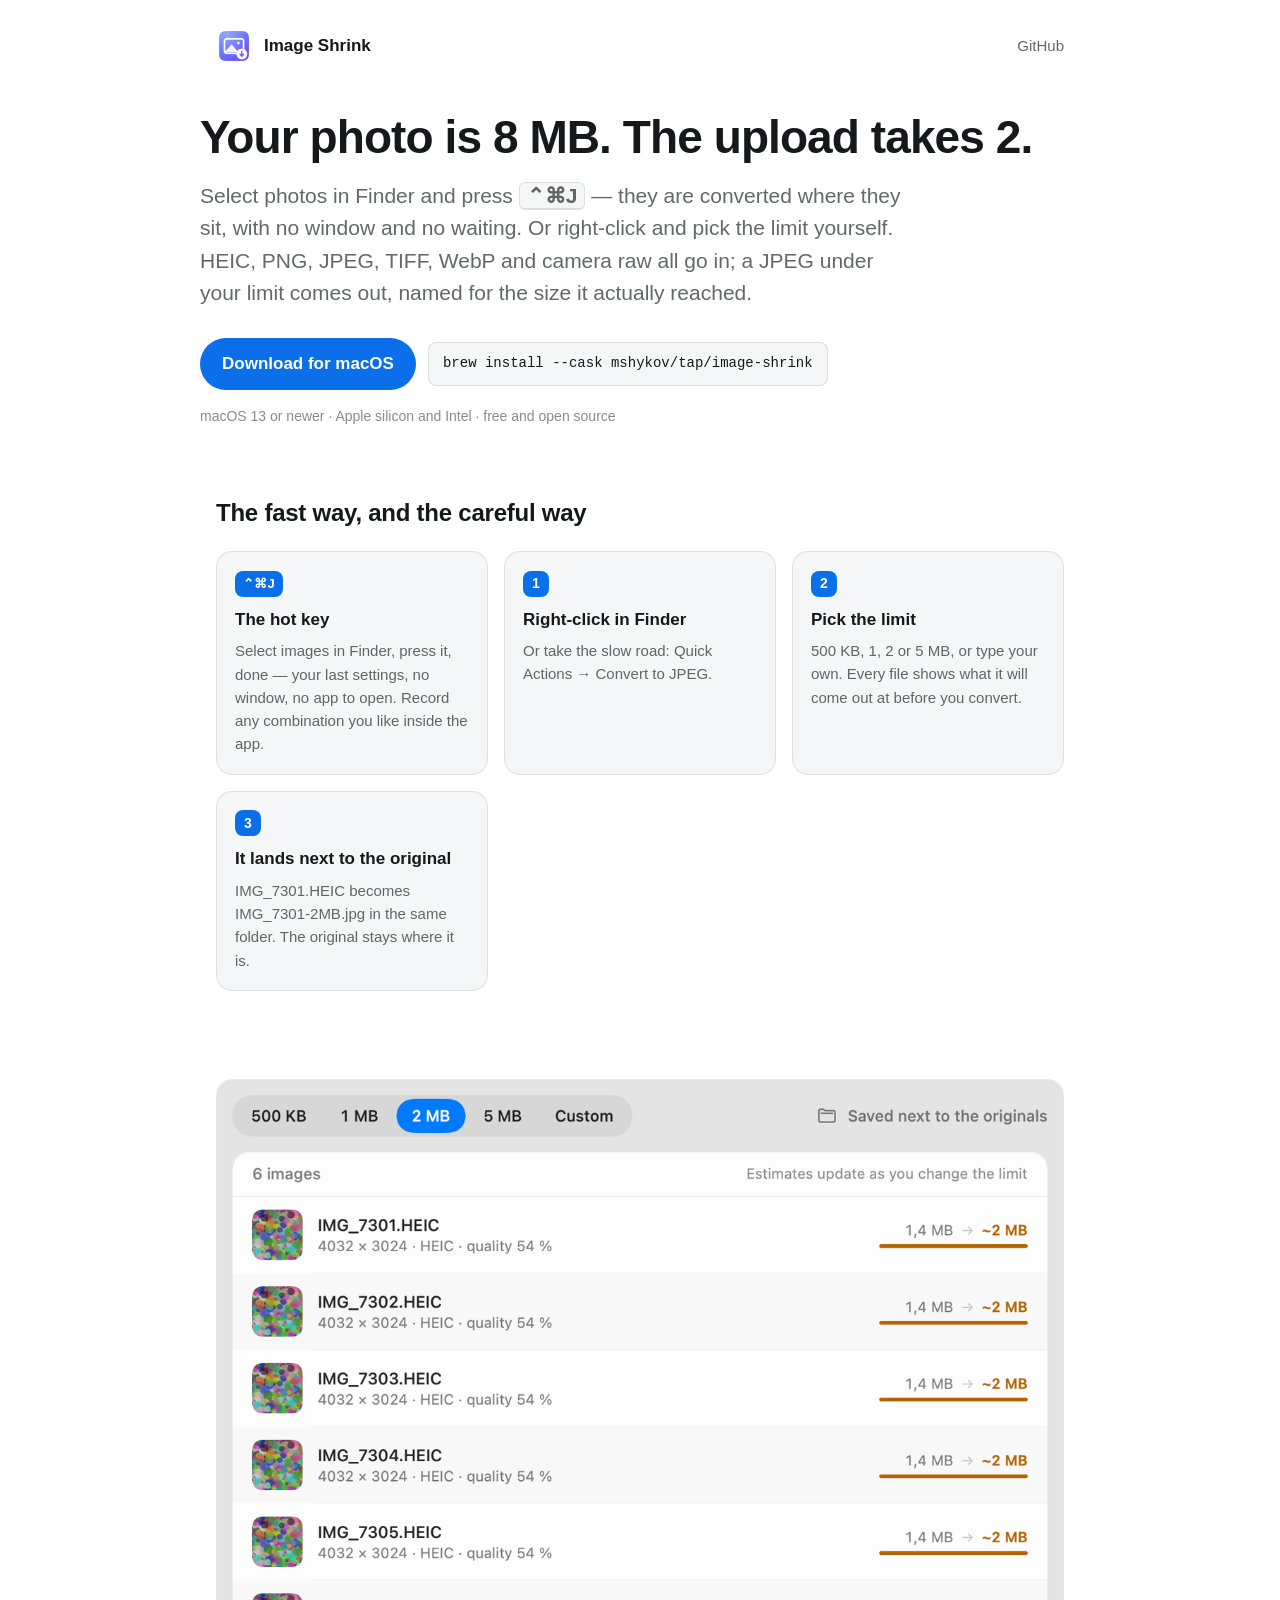
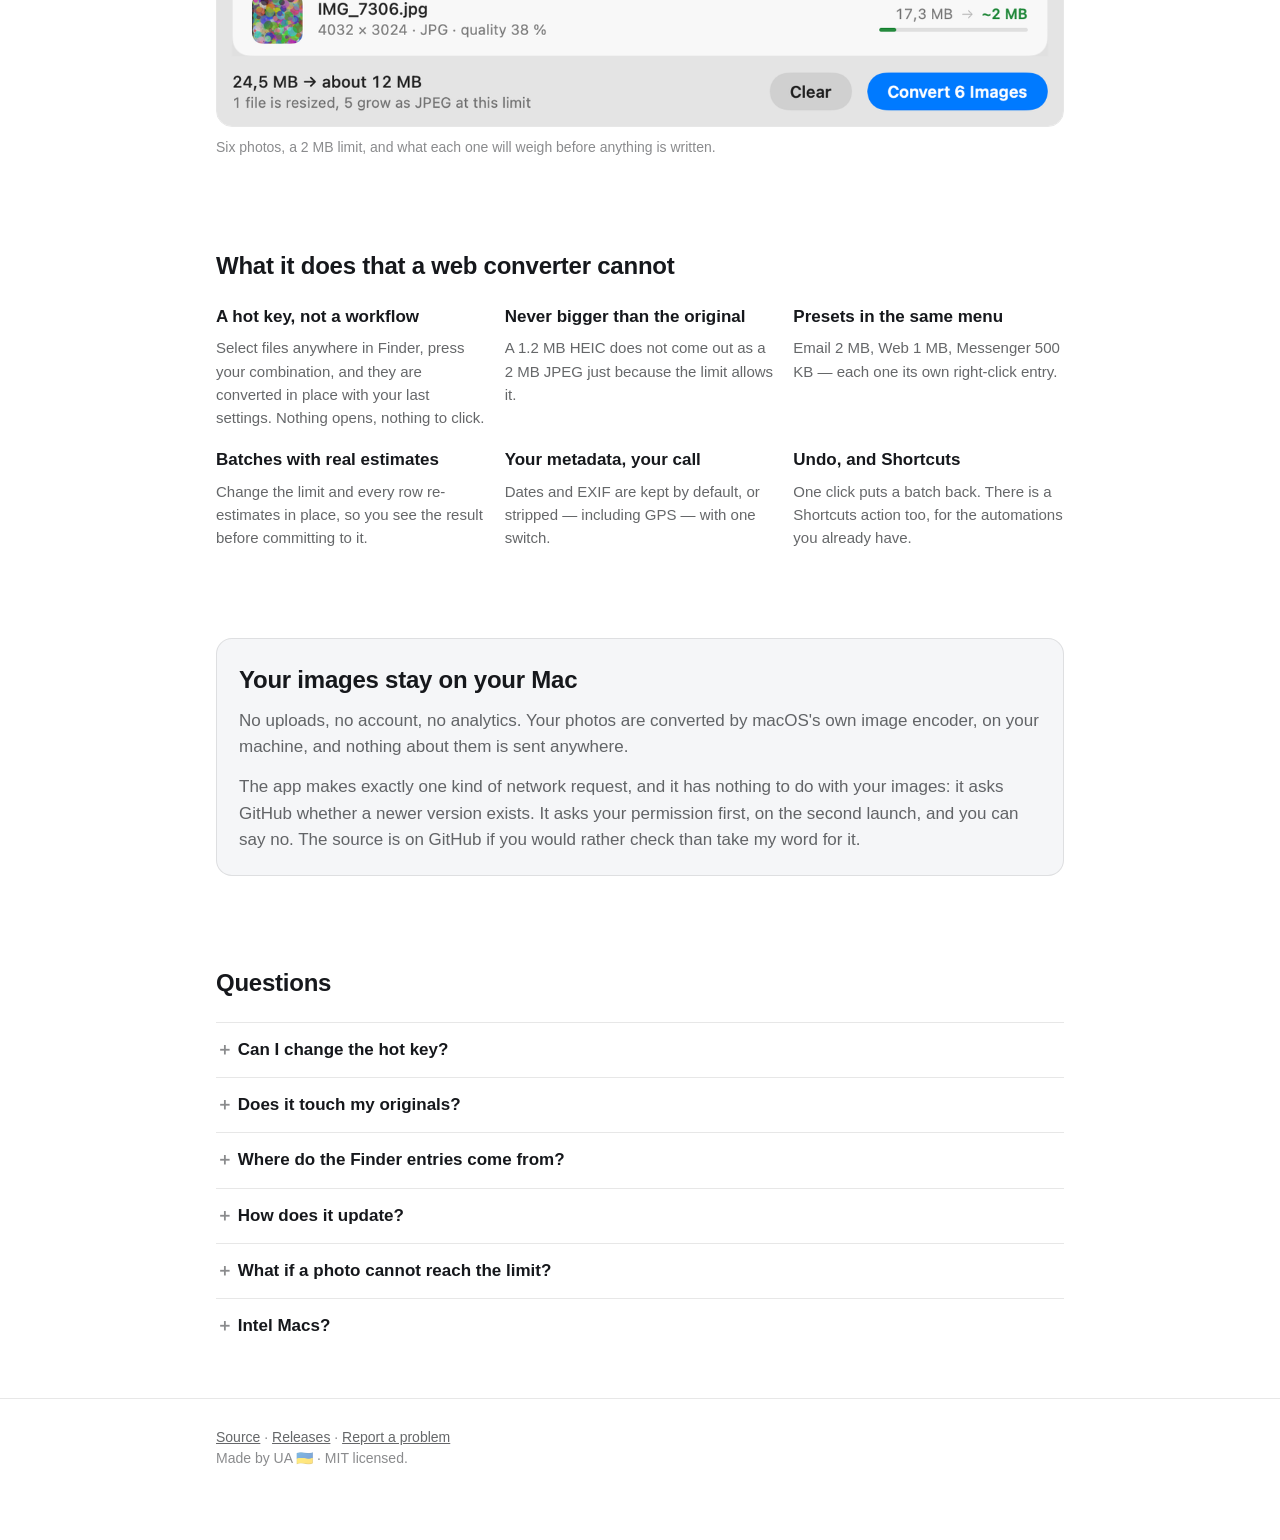
==== commit 1ebd73b6: "fix: the review was right on four counts CodeRabbit on #7, in order of how much each would have cost" ====
--- a/site/index.html
+++ b/site/index.html
@@ -240,7 +240,7 @@
 
     <section>
       <div class="privacy">
-        <h2>Nothing leaves your Mac</h2>
+        <h2>Your images stay on your Mac</h2>
         <p class="muted">
           No uploads, no account, no analytics. Your photos are converted by macOS's own image
           encoder, on your machine, and nothing about them is sent anywhere.
@@ -275,8 +275,9 @@
       <details>
         <summary>How does it update?</summary>
         <p>It offers to check for new versions and installs them in place once you accept. Every
-        update is signed, and one the app cannot verify against its own key is refused. If you
-        installed it with Homebrew, <code>brew upgrade</code> keeps it current instead.</p>
+        update is signed, and any update the app cannot verify against the key built into it is
+        refused. A copy installed with Homebrew updates the same way — the cask says so, and
+        <code>brew upgrade</code> leaves it alone.</p>
       </details>
       <details>
         <summary>What if a photo cannot reach the limit?</summary>
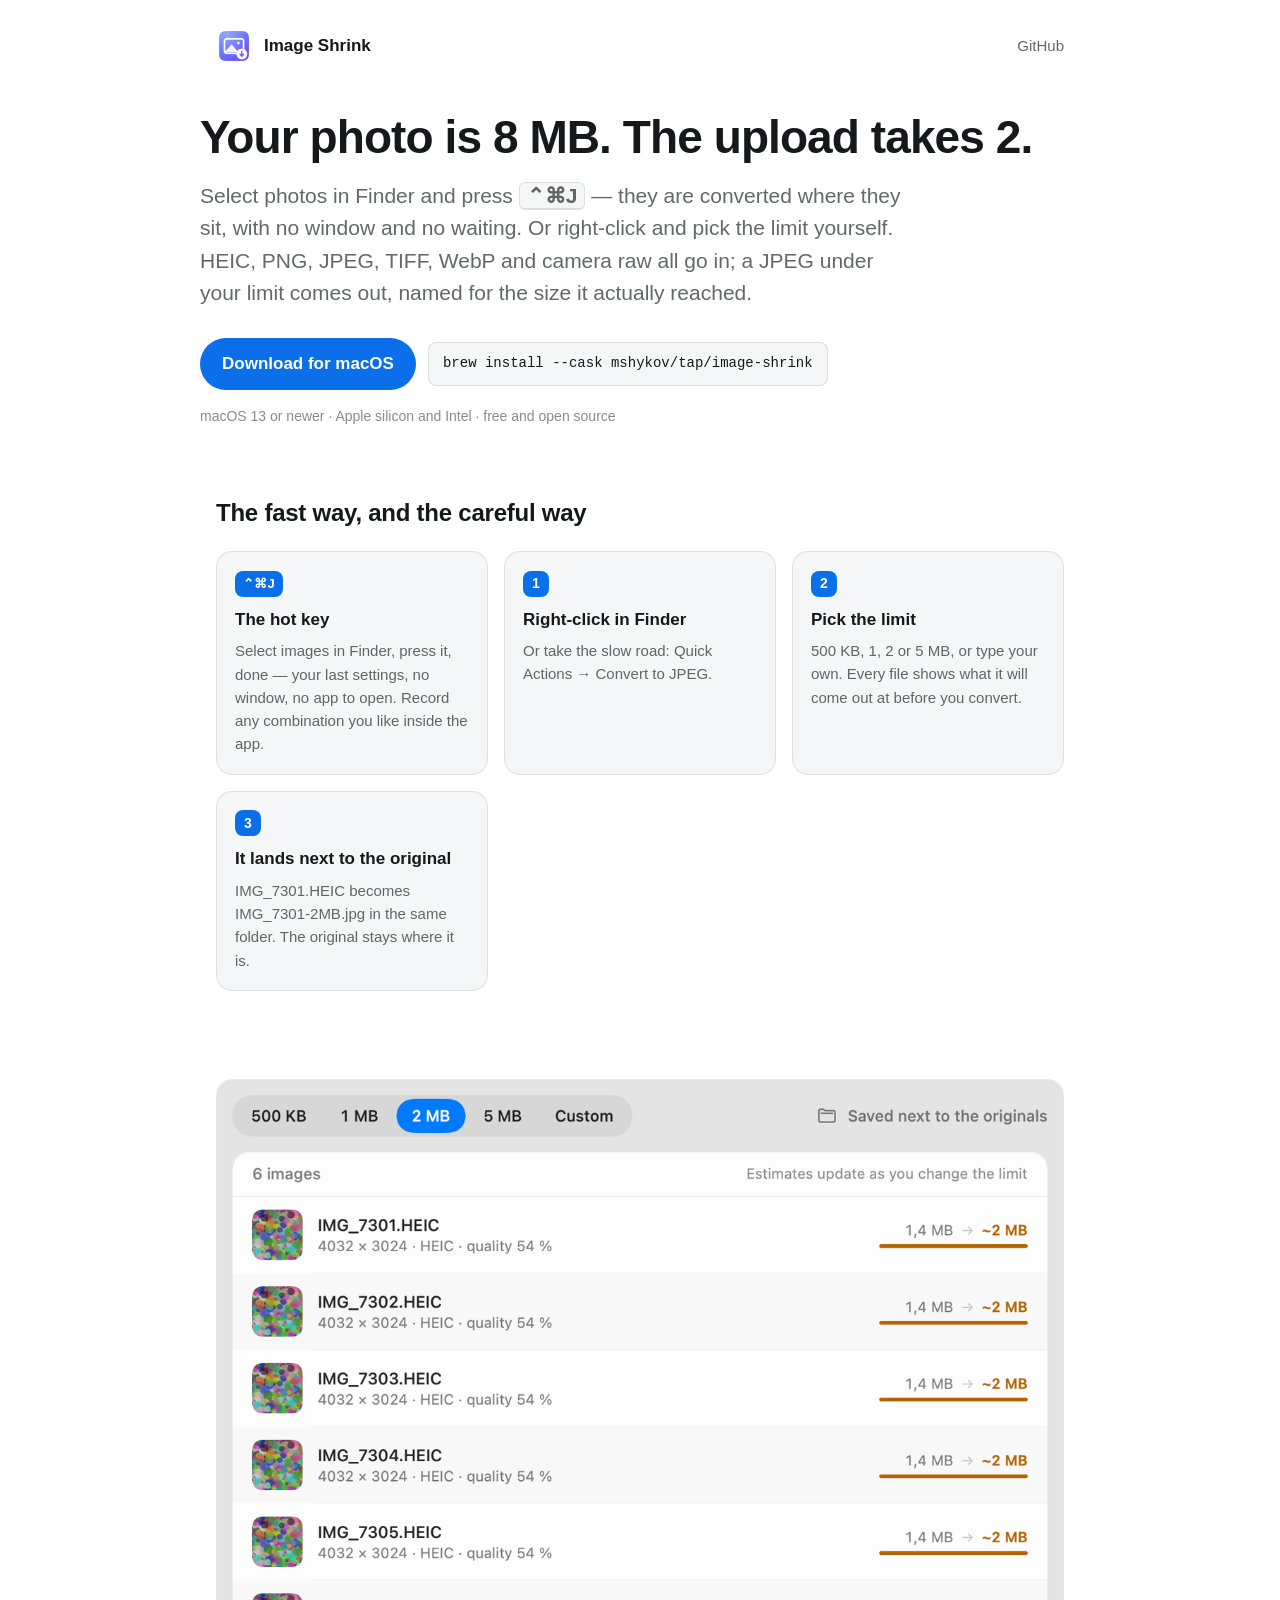
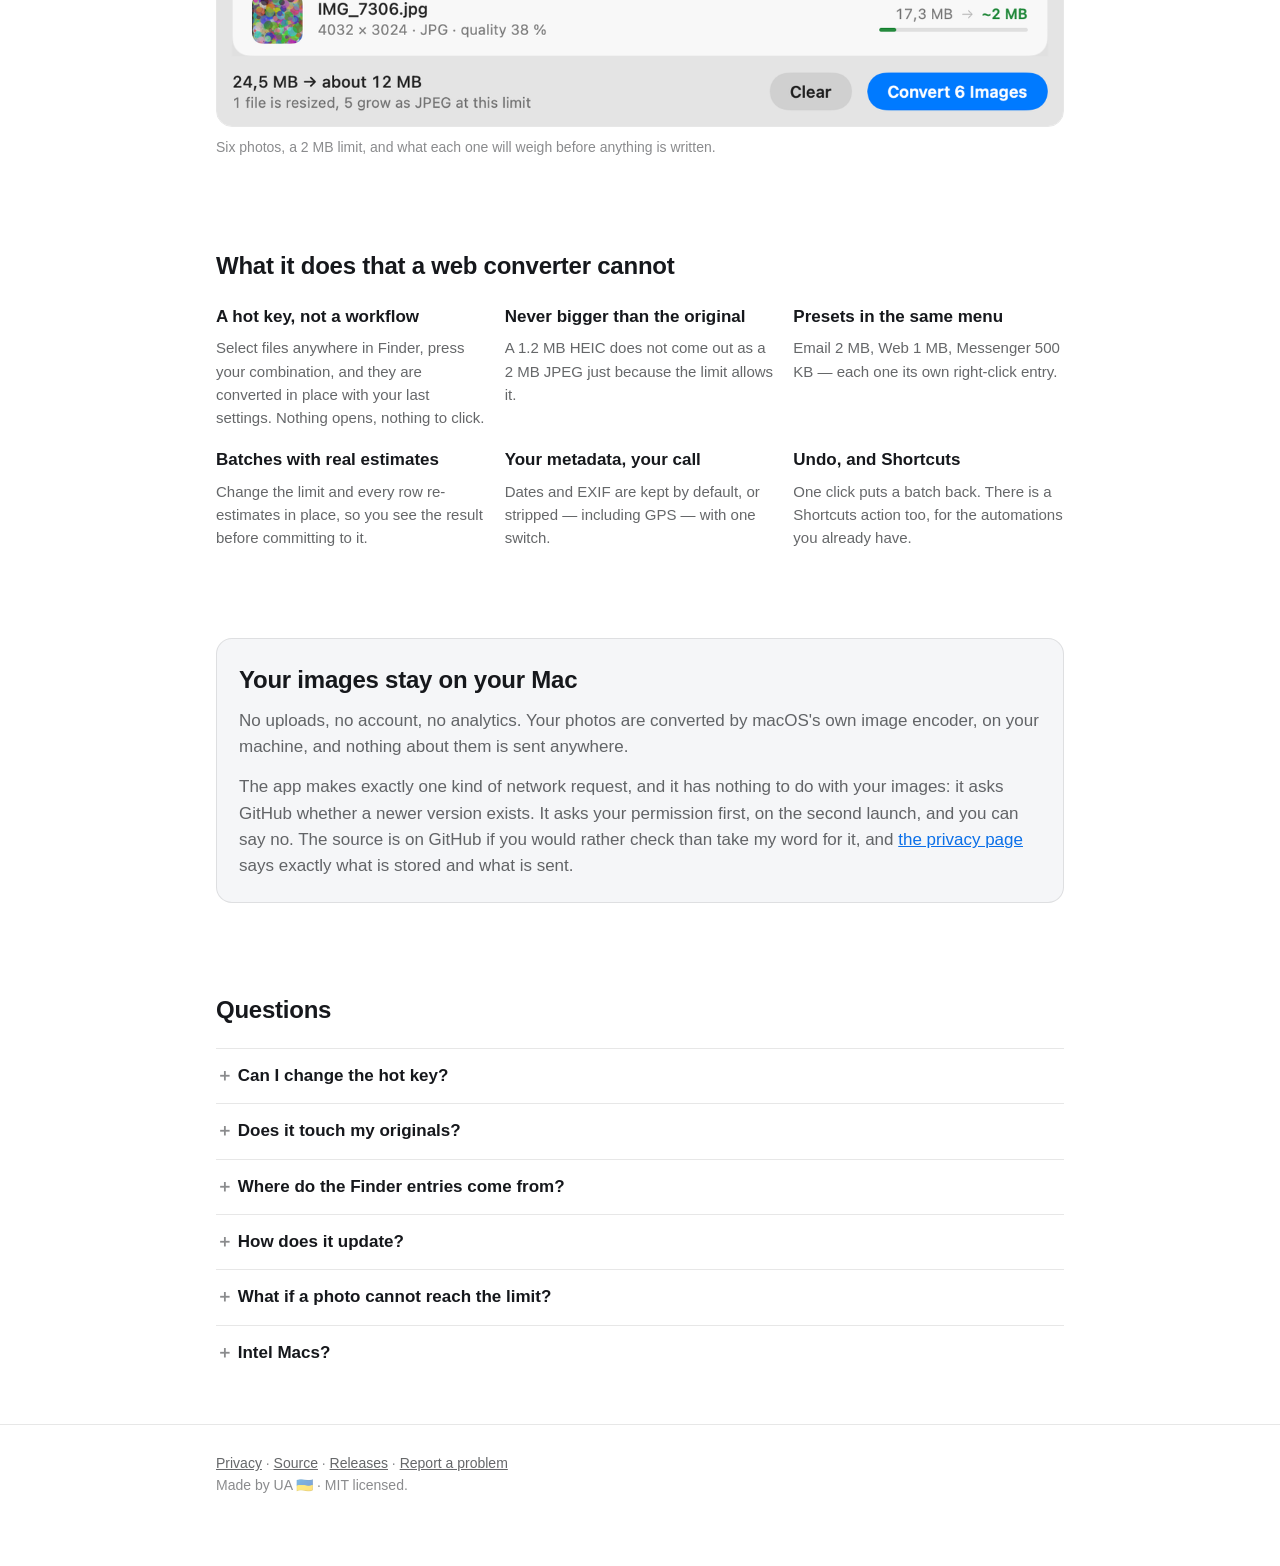
==== commit 2ce35c2a: "feat: a privacy page that names what the app actually does Required by Setapp and the App Store, and" ====
--- a/site/index.html
+++ b/site/index.html
@@ -33,115 +33,7 @@
 }
 </script>
 
-<style>
-:root {
-  color-scheme: light dark;
-  --bg: #ffffff;
-  --panel: #f5f6f8;
-  --text: #16181c;
-  --dim: rgba(22, 24, 28, 0.66);
-  --faint: rgba(22, 24, 28, 0.5);
-  --line: rgba(22, 24, 28, 0.1);
-  --accent: #0a6fe8;
-  --accent-text: #ffffff;
-  --radius: 16px;
-}
-@media (prefers-color-scheme: dark) {
-  :root:not([data-theme="light"]) {
-    --bg: #0f1113;
-    --panel: #17191d;
-    --text: #f2f3f5;
-    --dim: rgba(242, 243, 245, 0.68);
-    --faint: rgba(242, 243, 245, 0.52);
-    --line: rgba(255, 255, 255, 0.1);
-    --accent: #3c8dff;
-  }
-}
-:root[data-theme="dark"] {
-  --bg: #0f1113;
-  --panel: #17191d;
-  --text: #f2f3f5;
-  --dim: rgba(242, 243, 245, 0.68);
-  --faint: rgba(242, 243, 245, 0.52);
-  --line: rgba(255, 255, 255, 0.1);
-  --accent: #3c8dff;
-}
-
-* { box-sizing: border-box; }
-body {
-  margin: 0;
-  background: var(--bg);
-  color: var(--text);
-  font: 17px/1.55 -apple-system, BlinkMacSystemFont, "Segoe UI", Roboto, Helvetica, Arial, sans-serif;
-  -webkit-font-smoothing: antialiased;
-}
-.wrap { max-width: 880px; margin: 0 auto; padding: 0 16px; }
-a { color: var(--accent); }
-
-header { padding: 28px 0 8px; }
-header .wrap { display: flex; align-items: center; gap: 12px; }
-header img { width: 36px; height: 36px; border-radius: 9px; }
-header strong { font-size: 17px; font-weight: 600; }
-header nav { margin-left: auto; font-size: 15px; }
-header nav a { color: var(--dim); text-decoration: none; }
-header nav a:hover { color: var(--text); }
-
-.hero { padding: 40px 0 8px; }
-h1 { font-size: clamp(30px, 6vw, 46px); line-height: 1.12; letter-spacing: -0.02em; margin: 0 0 16px; }
-.lead { font-size: clamp(18px, 2.6vw, 21px); color: var(--dim); margin: 0 0 28px; max-width: 34em; }
-.actions { display: flex; flex-wrap: wrap; gap: 12px; align-items: center; }
-.button {
-  display: inline-block; background: var(--accent); color: var(--accent-text);
-  text-decoration: none; font-weight: 600; padding: 13px 22px; border-radius: 999px;
-}
-.button:hover { filter: brightness(1.08); }
-.button.secondary { background: transparent; color: var(--text); border: 1px solid var(--line); }
-code.brew {
-  display: inline-block; background: var(--panel); border: 1px solid var(--line);
-  border-radius: 8px; padding: 10px 14px; font-size: 14px;
-  font-family: ui-monospace, SFMono-Regular, Menlo, monospace;
-}
-.requirements { color: var(--faint); font-size: 14px; margin-top: 16px; }
-kbd {
-  font: inherit; font-weight: 600; background: var(--panel); border: 1px solid var(--line);
-  border-bottom-width: 2px; border-radius: 6px; padding: 1px 7px; white-space: nowrap;
-}
-.step span.keys { width: auto; padding: 0 8px; font-size: 13px; letter-spacing: 0.02em; }
-
-section { padding: 44px 0; }
-h2 { font-size: 24px; letter-spacing: -0.01em; margin: 0 0 20px; }
-h3 { font-size: 17px; margin: 0 0 6px; }
-p { margin: 0 0 14px; }
-.muted { color: var(--dim); }
-
-.steps { display: grid; gap: 16px; grid-template-columns: repeat(auto-fit, minmax(220px, 1fr)); }
-.step { background: var(--panel); border: 1px solid var(--line); border-radius: var(--radius); padding: 18px; }
-.step span { display: inline-flex; align-items: center; justify-content: center; width: 26px; height: 26px;
-  border-radius: 8px; background: var(--accent); color: var(--accent-text); font-size: 14px;
-  font-weight: 600; margin-bottom: 10px; }
-.step p { margin: 0; color: var(--dim); font-size: 15px; }
-
-figure { margin: 0; }
-figure img { width: 100%; height: auto; border-radius: var(--radius); border: 1px solid var(--line); display: block; }
-figcaption { color: var(--faint); font-size: 14px; margin-top: 10px; }
-
-.features { display: grid; gap: 18px; grid-template-columns: repeat(auto-fit, minmax(250px, 1fr)); }
-.features p { color: var(--dim); font-size: 15px; margin: 0; }
-
-.privacy { background: var(--panel); border: 1px solid var(--line); border-radius: var(--radius); padding: 22px; }
-.privacy h2 { margin-bottom: 10px; }
-.privacy p:last-child { margin-bottom: 0; }
-
-details { border-top: 1px solid var(--line); padding: 14px 0; }
-details summary { cursor: pointer; font-weight: 600; list-style: none; }
-details summary::-webkit-details-marker { display: none; }
-details summary::before { content: "＋ "; color: var(--faint); }
-details[open] summary::before { content: "－ "; }
-details p { color: var(--dim); font-size: 15px; margin: 10px 0 0; }
-
-footer { border-top: 1px solid var(--line); padding: 28px 0 56px; color: var(--faint); font-size: 14px; }
-footer a { color: var(--dim); }
-</style>
+<link rel="stylesheet" href="style.css">
 </head>
 <body>
 
@@ -249,7 +141,8 @@
           The app makes exactly one kind of network request, and it has nothing to do with your
           images: it asks GitHub whether a newer version exists. It asks your permission first,
           on the second launch, and you can say no. The source is on GitHub if you would rather
-          check than take my word for it.
+          check than take my word for it, and <a href="privacy.html">the privacy page</a> says
+          exactly what is stored and what is sent.
         </p>
       </div>
     </section>
@@ -294,6 +187,7 @@
 
 <footer>
   <div class="wrap">
+    <a href="privacy.html">Privacy</a> ·
     <a href="https://github.com/mshykov/image-shrink">Source</a> ·
     <a href="https://github.com/mshykov/image-shrink/releases">Releases</a> ·
     <a href="https://github.com/mshykov/image-shrink/issues">Report a problem</a>
--- a/site/style.css
+++ b/site/style.css
@@ -0,0 +1,108 @@
+/* Shared by every page on the site, so a second one cannot drift from the first. */
+:root {
+  color-scheme: light dark;
+  --bg: #ffffff;
+  --panel: #f5f6f8;
+  --text: #16181c;
+  --dim: rgba(22, 24, 28, 0.66);
+  --faint: rgba(22, 24, 28, 0.5);
+  --line: rgba(22, 24, 28, 0.1);
+  --accent: #0a6fe8;
+  --accent-text: #ffffff;
+  --radius: 16px;
+}
+@media (prefers-color-scheme: dark) {
+  :root:not([data-theme="light"]) {
+    --bg: #0f1113;
+    --panel: #17191d;
+    --text: #f2f3f5;
+    --dim: rgba(242, 243, 245, 0.68);
+    --faint: rgba(242, 243, 245, 0.52);
+    --line: rgba(255, 255, 255, 0.1);
+    --accent: #3c8dff;
+  }
+}
+:root[data-theme="dark"] {
+  --bg: #0f1113;
+  --panel: #17191d;
+  --text: #f2f3f5;
+  --dim: rgba(242, 243, 245, 0.68);
+  --faint: rgba(242, 243, 245, 0.52);
+  --line: rgba(255, 255, 255, 0.1);
+  --accent: #3c8dff;
+}
+
+* { box-sizing: border-box; }
+body {
+  margin: 0;
+  background: var(--bg);
+  color: var(--text);
+  font: 17px/1.55 -apple-system, BlinkMacSystemFont, "Segoe UI", Roboto, Helvetica, Arial, sans-serif;
+  -webkit-font-smoothing: antialiased;
+}
+.wrap { max-width: 880px; margin: 0 auto; padding: 0 16px; }
+a { color: var(--accent); }
+
+header { padding: 28px 0 8px; }
+header .wrap { display: flex; align-items: center; gap: 12px; }
+header img { width: 36px; height: 36px; border-radius: 9px; }
+header strong { font-size: 17px; font-weight: 600; }
+header nav { margin-left: auto; font-size: 15px; }
+header nav a { color: var(--dim); text-decoration: none; }
+header nav a:hover { color: var(--text); }
+
+.hero { padding: 40px 0 8px; }
+h1 { font-size: clamp(30px, 6vw, 46px); line-height: 1.12; letter-spacing: -0.02em; margin: 0 0 16px; }
+.lead { font-size: clamp(18px, 2.6vw, 21px); color: var(--dim); margin: 0 0 28px; max-width: 34em; }
+.actions { display: flex; flex-wrap: wrap; gap: 12px; align-items: center; }
+.button {
+  display: inline-block; background: var(--accent); color: var(--accent-text);
+  text-decoration: none; font-weight: 600; padding: 13px 22px; border-radius: 999px;
+}
+.button:hover { filter: brightness(1.08); }
+.button.secondary { background: transparent; color: var(--text); border: 1px solid var(--line); }
+code.brew {
+  display: inline-block; background: var(--panel); border: 1px solid var(--line);
+  border-radius: 8px; padding: 10px 14px; font-size: 14px;
+  font-family: ui-monospace, SFMono-Regular, Menlo, monospace;
+}
+.requirements { color: var(--faint); font-size: 14px; margin-top: 16px; }
+kbd {
+  font: inherit; font-weight: 600; background: var(--panel); border: 1px solid var(--line);
+  border-bottom-width: 2px; border-radius: 6px; padding: 1px 7px; white-space: nowrap;
+}
+.step span.keys { width: auto; padding: 0 8px; font-size: 13px; letter-spacing: 0.02em; }
+
+section { padding: 44px 0; }
+h2 { font-size: 24px; letter-spacing: -0.01em; margin: 0 0 20px; }
+h3 { font-size: 17px; margin: 0 0 6px; }
+p { margin: 0 0 14px; }
+.muted { color: var(--dim); }
+
+.steps { display: grid; gap: 16px; grid-template-columns: repeat(auto-fit, minmax(220px, 1fr)); }
+.step { background: var(--panel); border: 1px solid var(--line); border-radius: var(--radius); padding: 18px; }
+.step span { display: inline-flex; align-items: center; justify-content: center; width: 26px; height: 26px;
+  border-radius: 8px; background: var(--accent); color: var(--accent-text); font-size: 14px;
+  font-weight: 600; margin-bottom: 10px; }
+.step p { margin: 0; color: var(--dim); font-size: 15px; }
+
+figure { margin: 0; }
+figure img { width: 100%; height: auto; border-radius: var(--radius); border: 1px solid var(--line); display: block; }
+figcaption { color: var(--faint); font-size: 14px; margin-top: 10px; }
+
+.features { display: grid; gap: 18px; grid-template-columns: repeat(auto-fit, minmax(250px, 1fr)); }
+.features p { color: var(--dim); font-size: 15px; margin: 0; }
+
+.privacy { background: var(--panel); border: 1px solid var(--line); border-radius: var(--radius); padding: 22px; }
+.privacy h2 { margin-bottom: 10px; }
+.privacy p:last-child { margin-bottom: 0; }
+
+details { border-top: 1px solid var(--line); padding: 14px 0; }
+details summary { cursor: pointer; font-weight: 600; list-style: none; }
+details summary::-webkit-details-marker { display: none; }
+details summary::before { content: "＋ "; color: var(--faint); }
+details[open] summary::before { content: "－ "; }
+details p { color: var(--dim); font-size: 15px; margin: 10px 0 0; }
+
+footer { border-top: 1px solid var(--line); padding: 28px 0 56px; color: var(--faint); font-size: 14px; }
+footer a { color: var(--dim); }
